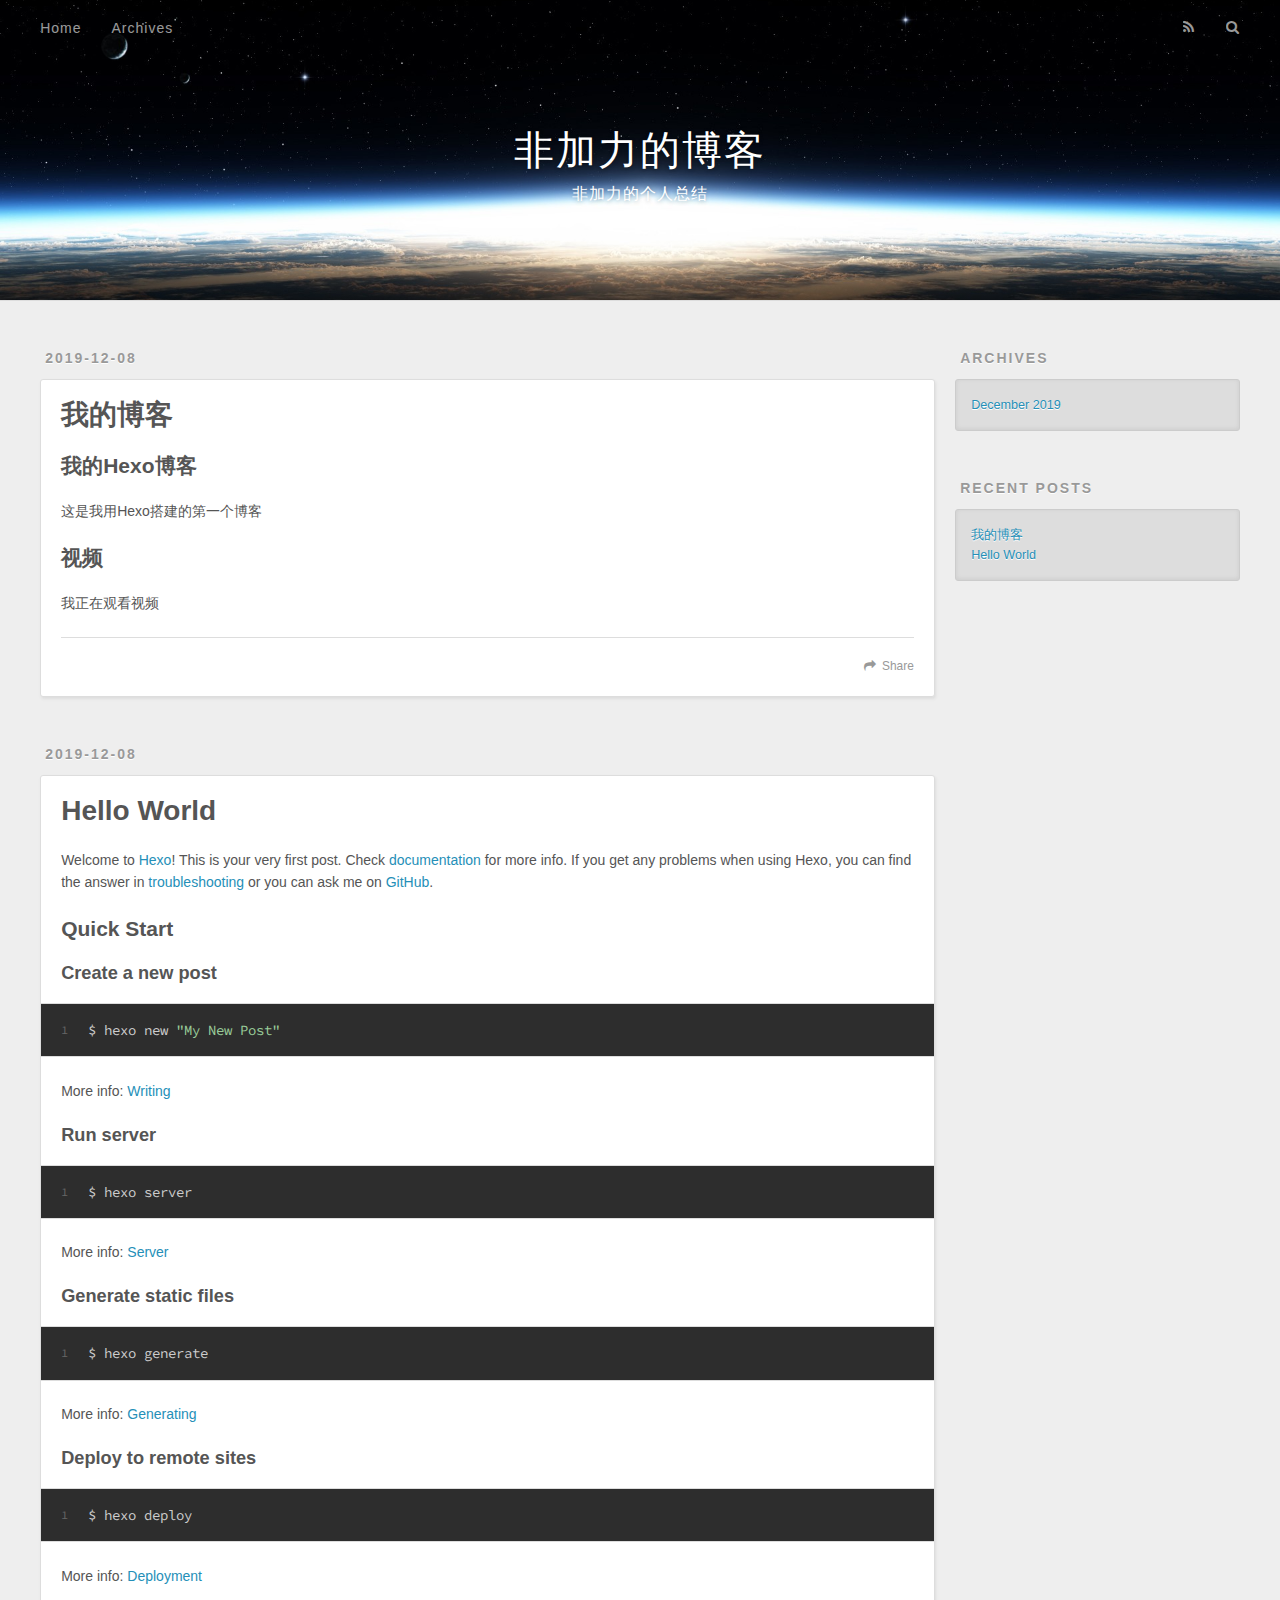
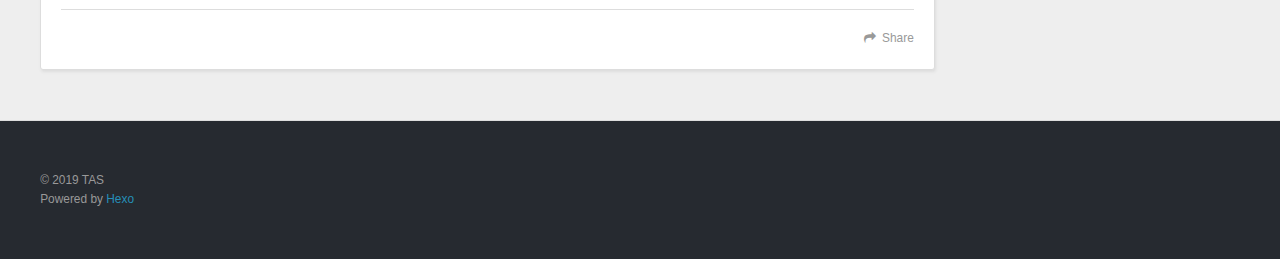
==== index.html @ 326a20e0 "Site updated: 2019-12-08 13:59:34" ====
<!DOCTYPE html>
<html>
<head>
  <meta charset="utf-8">
  

  
  <title>非加力的博客</title>
  <meta name="viewport" content="width=device-width, initial-scale=1, maximum-scale=1">
  <meta name="description" content="技术博客,个人信息">
<meta property="og:type" content="website">
<meta property="og:title" content="非加力的博客">
<meta property="og:url" content="https:&#x2F;&#x2F;taschat.cn&#x2F;index.html">
<meta property="og:site_name" content="非加力的博客">
<meta property="og:description" content="技术博客,个人信息">
<meta property="og:locale" content="default">
<meta name="twitter:card" content="summary">
  
    <link rel="alternate" href="/atom.xml" title="非加力的博客" type="application/atom+xml">
  
  
    <link rel="icon" href="/favicon.png">
  
  
    <link href="//fonts.googleapis.com/css?family=Source+Code+Pro" rel="stylesheet" type="text/css">
  
  <link rel="stylesheet" href="/css/style.css">
</head>

<body>
  <div id="container">
    <div id="wrap">
      <header id="header">
  <div id="banner"></div>
  <div id="header-outer" class="outer">
    <div id="header-title" class="inner">
      <h1 id="logo-wrap">
        <a href="/" id="logo">非加力的博客</a>
      </h1>
      
        <h2 id="subtitle-wrap">
          <a href="/" id="subtitle">非加力的个人总结</a>
        </h2>
      
    </div>
    <div id="header-inner" class="inner">
      <nav id="main-nav">
        <a id="main-nav-toggle" class="nav-icon"></a>
        
          <a class="main-nav-link" href="/">Home</a>
        
          <a class="main-nav-link" href="/archives">Archives</a>
        
      </nav>
      <nav id="sub-nav">
        
          <a id="nav-rss-link" class="nav-icon" href="/atom.xml" title="RSS Feed"></a>
        
        <a id="nav-search-btn" class="nav-icon" title="Search"></a>
      </nav>
      <div id="search-form-wrap">
        <form action="//google.com/search" method="get" accept-charset="UTF-8" class="search-form"><input type="search" name="q" class="search-form-input" placeholder="Search"><button type="submit" class="search-form-submit">&#xF002;</button><input type="hidden" name="sitesearch" value="https://taschat.cn"></form>
      </div>
    </div>
  </div>
</header>
      <div class="outer">
        <section id="main">
  
    <article id="post-我的博客" class="article article-type-post" itemscope itemprop="blogPost">
  <div class="article-meta">
    <a href="/2019/12/08/%E6%88%91%E7%9A%84%E5%8D%9A%E5%AE%A2/" class="article-date">
  <time datetime="2019-12-08T05:12:38.000Z" itemprop="datePublished">2019-12-08</time>
</a>
    
  </div>
  <div class="article-inner">
    
    
      <header class="article-header">
        
  
    <h1 itemprop="name">
      <a class="article-title" href="/2019/12/08/%E6%88%91%E7%9A%84%E5%8D%9A%E5%AE%A2/">我的博客</a>
    </h1>
  

      </header>
    
    <div class="article-entry" itemprop="articleBody">
      
        <h2 id="我的Hexo博客"><a href="#我的Hexo博客" class="headerlink" title="我的Hexo博客"></a>我的Hexo博客</h2><p>这是我用Hexo搭建的第一个博客</p>
<h2 id="视频"><a href="#视频" class="headerlink" title="视频"></a>视频</h2><p>我正在观看视频</p>

      
    </div>
    <footer class="article-footer">
      <a data-url="https://taschat.cn/2019/12/08/%E6%88%91%E7%9A%84%E5%8D%9A%E5%AE%A2/" data-id="ck3wjy3xu00017oue8jeq82kv" class="article-share-link">Share</a>
      
      
    </footer>
  </div>
  
</article>


  
    <article id="post-hello-world" class="article article-type-post" itemscope itemprop="blogPost">
  <div class="article-meta">
    <a href="/2019/12/08/hello-world/" class="article-date">
  <time datetime="2019-12-08T02:54:17.470Z" itemprop="datePublished">2019-12-08</time>
</a>
    
  </div>
  <div class="article-inner">
    
    
      <header class="article-header">
        
  
    <h1 itemprop="name">
      <a class="article-title" href="/2019/12/08/hello-world/">Hello World</a>
    </h1>
  

      </header>
    
    <div class="article-entry" itemprop="articleBody">
      
        <p>Welcome to <a href="https://hexo.io/" target="_blank" rel="noopener">Hexo</a>! This is your very first post. Check <a href="https://hexo.io/docs/" target="_blank" rel="noopener">documentation</a> for more info. If you get any problems when using Hexo, you can find the answer in <a href="https://hexo.io/docs/troubleshooting.html" target="_blank" rel="noopener">troubleshooting</a> or you can ask me on <a href="https://github.com/hexojs/hexo/issues" target="_blank" rel="noopener">GitHub</a>.</p>
<h2 id="Quick-Start"><a href="#Quick-Start" class="headerlink" title="Quick Start"></a>Quick Start</h2><h3 id="Create-a-new-post"><a href="#Create-a-new-post" class="headerlink" title="Create a new post"></a>Create a new post</h3><figure class="highlight bash"><table><tr><td class="gutter"><pre><span class="line">1</span></pre></td><td class="code"><pre><span class="line">$ hexo new <span class="string">"My New Post"</span></span></pre></td></tr></table></figure>

<p>More info: <a href="https://hexo.io/docs/writing.html" target="_blank" rel="noopener">Writing</a></p>
<h3 id="Run-server"><a href="#Run-server" class="headerlink" title="Run server"></a>Run server</h3><figure class="highlight bash"><table><tr><td class="gutter"><pre><span class="line">1</span></pre></td><td class="code"><pre><span class="line">$ hexo server</span></pre></td></tr></table></figure>

<p>More info: <a href="https://hexo.io/docs/server.html" target="_blank" rel="noopener">Server</a></p>
<h3 id="Generate-static-files"><a href="#Generate-static-files" class="headerlink" title="Generate static files"></a>Generate static files</h3><figure class="highlight bash"><table><tr><td class="gutter"><pre><span class="line">1</span></pre></td><td class="code"><pre><span class="line">$ hexo generate</span></pre></td></tr></table></figure>

<p>More info: <a href="https://hexo.io/docs/generating.html" target="_blank" rel="noopener">Generating</a></p>
<h3 id="Deploy-to-remote-sites"><a href="#Deploy-to-remote-sites" class="headerlink" title="Deploy to remote sites"></a>Deploy to remote sites</h3><figure class="highlight bash"><table><tr><td class="gutter"><pre><span class="line">1</span></pre></td><td class="code"><pre><span class="line">$ hexo deploy</span></pre></td></tr></table></figure>

<p>More info: <a href="https://hexo.io/docs/one-command-deployment.html" target="_blank" rel="noopener">Deployment</a></p>

      
    </div>
    <footer class="article-footer">
      <a data-url="https://taschat.cn/2019/12/08/hello-world/" data-id="ck3wjy3xp00007oueb20rebpd" class="article-share-link">Share</a>
      
      
    </footer>
  </div>
  
</article>


  


</section>
        
          <aside id="sidebar">
  
    

  
    

  
    
  
    
  <div class="widget-wrap">
    <h3 class="widget-title">Archives</h3>
    <div class="widget">
      <ul class="archive-list"><li class="archive-list-item"><a class="archive-list-link" href="/archives/2019/12/">December 2019</a></li></ul>
    </div>
  </div>


  
    
  <div class="widget-wrap">
    <h3 class="widget-title">Recent Posts</h3>
    <div class="widget">
      <ul>
        
          <li>
            <a href="/2019/12/08/%E6%88%91%E7%9A%84%E5%8D%9A%E5%AE%A2/">我的博客</a>
          </li>
        
          <li>
            <a href="/2019/12/08/hello-world/">Hello World</a>
          </li>
        
      </ul>
    </div>
  </div>

  
</aside>
        
      </div>
      <footer id="footer">
  
  <div class="outer">
    <div id="footer-info" class="inner">
      &copy; 2019 TAS<br>
      Powered by <a href="http://hexo.io/" target="_blank">Hexo</a>
    </div>
  </div>
</footer>
    </div>
    <nav id="mobile-nav">
  
    <a href="/" class="mobile-nav-link">Home</a>
  
    <a href="/archives" class="mobile-nav-link">Archives</a>
  
</nav>
    

<script src="//ajax.googleapis.com/ajax/libs/jquery/2.0.3/jquery.min.js"></script>


  <link rel="stylesheet" href="/fancybox/jquery.fancybox.css">
  <script src="/fancybox/jquery.fancybox.pack.js"></script>


<script src="/js/script.js"></script>



  </div>
</body>
</html>
---- css/style.css ----
body {
  width: 100%;
}
body:before,
body:after {
  content: "";
  display: table;
}
body:after {
  clear: both;
}
html,
body,
div,
span,
applet,
object,
iframe,
h1,
h2,
h3,
h4,
h5,
h6,
p,
blockquote,
pre,
a,
abbr,
acronym,
address,
big,
cite,
code,
del,
dfn,
em,
img,
ins,
kbd,
q,
s,
samp,
small,
strike,
strong,
sub,
sup,
tt,
var,
dl,
dt,
dd,
ol,
ul,
li,
fieldset,
form,
label,
legend,
table,
caption,
tbody,
tfoot,
thead,
tr,
th,
td {
  margin: 0;
  padding: 0;
  border: 0;
  outline: 0;
  font-weight: inherit;
  font-style: inherit;
  font-family: inherit;
  font-size: 100%;
  vertical-align: baseline;
}
body {
  line-height: 1;
  color: #000;
  background: #fff;
}
ol,
ul {
  list-style: none;
}
table {
  border-collapse: separate;
  border-spacing: 0;
  vertical-align: middle;
}
caption,
th,
td {
  text-align: left;
  font-weight: normal;
  vertical-align: middle;
}
a img {
  border: none;
}
input,
button {
  margin: 0;
  padding: 0;
}
input::-moz-focus-inner,
button::-moz-focus-inner {
  border: 0;
  padding: 0;
}
@font-face {
  font-family: FontAwesome;
  font-style: normal;
  font-weight: normal;
  src: url("fonts/fontawesome-webfont.eot?v=#4.0.3");
  src: url("fonts/fontawesome-webfont.eot?#iefix&v=#4.0.3") format("embedded-opentype"), url("fonts/fontawesome-webfont.woff?v=#4.0.3") format("woff"), url("fonts/fontawesome-webfont.ttf?v=#4.0.3") format("truetype"), url("fonts/fontawesome-webfont.svg#fontawesomeregular?v=#4.0.3") format("svg");
}
html,
body,
#container {
  height: 100%;
}
body {
  background: #eee;
  font: 14px -apple-system, BlinkMacSystemFont, "Segoe UI", "Roboto", "Oxygen", "Ubuntu", "Cantarell", "Fira Sans", "Droid Sans", "Helvetica Neue", sans-serif;
  -webkit-text-size-adjust: 100%;
}
.outer {
  max-width: 1220px;
  margin: 0 auto;
  padding: 0 20px;
}
.outer:before,
.outer:after {
  content: "";
  display: table;
}
.outer:after {
  clear: both;
}
.inner {
  display: inline;
  float: left;
  width: 98.33333333333333%;
  margin: 0 0.833333333333333%;
}
.left,
.alignleft {
  float: left;
}
.right,
.alignright {
  float: right;
}
.clear {
  clear: both;
}
#container {
  position: relative;
}
.mobile-nav-on {
  overflow: hidden;
}
#wrap {
  height: 100%;
  width: 100%;
  position: absolute;
  top: 0;
  left: 0;
  -webkit-transition: 0.2s ease-out;
  -moz-transition: 0.2s ease-out;
  -ms-transition: 0.2s ease-out;
  transition: 0.2s ease-out;
  z-index: 1;
  background: #eee;
}
.mobile-nav-on #wrap {
  left: 280px;
}
@media screen and (min-width: 768px) {
  #main {
    display: inline;
    float: left;
    width: 73.33333333333333%;
    margin: 0 0.833333333333333%;
  }
}
.article-date,
.article-category-link,
.archive-year,
.widget-title {
  text-decoration: none;
  text-transform: uppercase;
  letter-spacing: 2px;
  color: #999;
  margin-bottom: 1em;
  margin-left: 5px;
  line-height: 1em;
  text-shadow: 0 1px #fff;
  font-weight: bold;
}
.article-inner,
.archive-article-inner {
  background: #fff;
  -webkit-box-shadow: 1px 2px 3px #ddd;
  box-shadow: 1px 2px 3px #ddd;
  border: 1px solid #ddd;
  border-radius: 3px;
}
.article-entry h1,
.widget h1 {
  font-size: 2em;
}
.article-entry h2,
.widget h2 {
  font-size: 1.5em;
}
.article-entry h3,
.widget h3 {
  font-size: 1.3em;
}
.article-entry h4,
.widget h4 {
  font-size: 1.2em;
}
.article-entry h5,
.widget h5 {
  font-size: 1em;
}
.article-entry h6,
.widget h6 {
  font-size: 1em;
  color: #999;
}
.article-entry hr,
.widget hr {
  border: 1px dashed #ddd;
}
.article-entry strong,
.widget strong {
  font-weight: bold;
}
.article-entry em,
.widget em,
.article-entry cite,
.widget cite {
  font-style: italic;
}
.article-entry sup,
.widget sup,
.article-entry sub,
.widget sub {
  font-size: 0.75em;
  line-height: 0;
  position: relative;
  vertical-align: baseline;
}
.article-entry sup,
.widget sup {
  top: -0.5em;
}
.article-entry sub,
.widget sub {
  bottom: -0.2em;
}
.article-entry small,
.widget small {
  font-size: 0.85em;
}
.article-entry acronym,
.widget acronym,
.article-entry abbr,
.widget abbr {
  border-bottom: 1px dotted;
}
.article-entry ul,
.widget ul,
.article-entry ol,
.widget ol,
.article-entry dl,
.widget dl {
  margin: 0 20px;
  line-height: 1.6em;
}
.article-entry ul ul,
.widget ul ul,
.article-entry ol ul,
.widget ol ul,
.article-entry ul ol,
.widget ul ol,
.article-entry ol ol,
.widget ol ol {
  margin-top: 0;
  margin-bottom: 0;
}
.article-entry ul,
.widget ul {
  list-style: disc;
}
.article-entry ol,
.widget ol {
  list-style: decimal;
}
.article-entry dt,
.widget dt {
  font-weight: bold;
}
#header {
  height: 300px;
  position: relative;
  border-bottom: 1px solid #ddd;
}
#header:before,
#header:after {
  content: "";
  position: absolute;
  left: 0;
  right: 0;
  height: 40px;
}
#header:before {
  top: 0;
  background: -webkit-linear-gradient(rgba(0,0,0,0.2), transparent);
  background: -moz-linear-gradient(rgba(0,0,0,0.2), transparent);
  background: -ms-linear-gradient(rgba(0,0,0,0.2), transparent);
  background: linear-gradient(rgba(0,0,0,0.2), transparent);
}
#header:after {
  bottom: 0;
  background: -webkit-linear-gradient(transparent, rgba(0,0,0,0.2));
  background: -moz-linear-gradient(transparent, rgba(0,0,0,0.2));
  background: -ms-linear-gradient(transparent, rgba(0,0,0,0.2));
  background: linear-gradient(transparent, rgba(0,0,0,0.2));
}
#header-outer {
  height: 100%;
  position: relative;
}
#header-inner {
  position: relative;
  overflow: hidden;
}
#banner {
  position: absolute;
  top: 0;
  left: 0;
  width: 100%;
  height: 100%;
  background: url("images/banner.jpg") center #000;
  -webkit-background-size: cover;
  -moz-background-size: cover;
  background-size: cover;
  z-index: -1;
}
#header-title {
  text-align: center;
  height: 40px;
  position: absolute;
  top: 50%;
  left: 0;
  margin-top: -20px;
}
#logo,
#subtitle {
  text-decoration: none;
  color: #fff;
  font-weight: 300;
  text-shadow: 0 1px 4px rgba(0,0,0,0.3);
}
#logo {
  font-size: 40px;
  line-height: 40px;
  letter-spacing: 2px;
}
#subtitle {
  font-size: 16px;
  line-height: 16px;
  letter-spacing: 1px;
}
#subtitle-wrap {
  margin-top: 16px;
}
#main-nav {
  float: left;
  margin-left: -15px;
}
.nav-icon,
.main-nav-link {
  float: left;
  color: #fff;
  opacity: 0.6;
  text-decoration: none;
  text-shadow: 0 1px rgba(0,0,0,0.2);
  -webkit-transition: opacity 0.2s;
  -moz-transition: opacity 0.2s;
  -ms-transition: opacity 0.2s;
  transition: opacity 0.2s;
  display: block;
  padding: 20px 15px;
}
.nav-icon:hover,
.main-nav-link:hover {
  opacity: 1;
}
.nav-icon {
  font-family: FontAwesome;
  text-align: center;
  font-size: 14px;
  width: 14px;
  height: 14px;
  padding: 20px 15px;
  position: relative;
  cursor: pointer;
}
.main-nav-link {
  font-weight: 300;
  letter-spacing: 1px;
}
@media screen and (max-width: 479px) {
  .main-nav-link {
    display: none;
  }
}
#main-nav-toggle {
  display: none;
}
#main-nav-toggle:before {
  content: "\f0c9";
}
@media screen and (max-width: 479px) {
  #main-nav-toggle {
    display: block;
  }
}
#sub-nav {
  float: right;
  margin-right: -15px;
}
#nav-rss-link:before {
  content: "\f09e";
}
#nav-search-btn:before {
  content: "\f002";
}
#search-form-wrap {
  position: absolute;
  top: 15px;
  width: 150px;
  height: 30px;
  right: -150px;
  opacity: 0;
  -webkit-transition: 0.2s ease-out;
  -moz-transition: 0.2s ease-out;
  -ms-transition: 0.2s ease-out;
  transition: 0.2s ease-out;
}
#search-form-wrap.on {
  opacity: 1;
  right: 0;
}
@media screen and (max-width: 479px) {
  #search-form-wrap {
    width: 100%;
    right: -100%;
  }
}
.search-form {
  position: absolute;
  top: 0;
  left: 0;
  right: 0;
  background: #fff;
  padding: 5px 15px;
  border-radius: 15px;
  -webkit-box-shadow: 0 0 10px rgba(0,0,0,0.3);
  box-shadow: 0 0 10px rgba(0,0,0,0.3);
}
.search-form-input {
  border: none;
  background: none;
  color: #555;
  width: 100%;
  font: 13px -apple-system, BlinkMacSystemFont, "Segoe UI", "Roboto", "Oxygen", "Ubuntu", "Cantarell", "Fira Sans", "Droid Sans", "Helvetica Neue", sans-serif;
  outline: none;
}
.search-form-input::-webkit-search-results-decoration,
.search-form-input::-webkit-search-cancel-button {
  -webkit-appearance: none;
}
.search-form-submit {
  position: absolute;
  top: 50%;
  right: 10px;
  margin-top: -7px;
  font: 13px FontAwesome;
  border: none;
  background: none;
  color: #bbb;
  cursor: pointer;
}
.search-form-submit:hover,
.search-form-submit:focus {
  color: #777;
}
.article {
  margin: 50px 0;
}
.article-inner {
  overflow: hidden;
}
.article-meta:before,
.article-meta:after {
  content: "";
  display: table;
}
.article-meta:after {
  clear: both;
}
.article-date {
  float: left;
}
.article-category {
  float: left;
  line-height: 1em;
  color: #ccc;
  text-shadow: 0 1px #fff;
  margin-left: 8px;
}
.article-category:before {
  content: "\2022";
}
.article-category-link {
  margin: 0 12px 1em;
}
.article-header {
  padding: 20px 20px 0;
}
.article-title {
  text-decoration: none;
  font-size: 2em;
  font-weight: bold;
  color: #555;
  line-height: 1.1em;
  -webkit-transition: color 0.2s;
  -moz-transition: color 0.2s;
  -ms-transition: color 0.2s;
  transition: color 0.2s;
}
a.article-title:hover {
  color: #258fb8;
}
.article-entry {
  color: #555;
  padding: 0 20px;
}
.article-entry:before,
.article-entry:after {
  content: "";
  display: table;
}
.article-entry:after {
  clear: both;
}
.article-entry p,
.article-entry table {
  line-height: 1.6em;
  margin: 1.6em 0;
}
.article-entry h1,
.article-entry h2,
.article-entry h3,
.article-entry h4,
.article-entry h5,
.article-entry h6 {
  font-weight: bold;
}
.article-entry h1,
.article-entry h2,
.article-entry h3,
.article-entry h4,
.article-entry h5,
.article-entry h6 {
  line-height: 1.1em;
  margin: 1.1em 0;
}
.article-entry a {
  color: #258fb8;
  text-decoration: none;
}
.article-entry a:hover {
  text-decoration: underline;
}
.article-entry ul,
.article-entry ol,
.article-entry dl {
  margin-top: 1.6em;
  margin-bottom: 1.6em;
}
.article-entry img,
.article-entry video {
  max-width: 100%;
  height: auto;
  display: block;
  margin: auto;
}
.article-entry iframe {
  border: none;
}
.article-entry table {
  width: 100%;
  border-collapse: collapse;
  border-spacing: 0;
}
.article-entry th {
  font-weight: bold;
  border-bottom: 3px solid #ddd;
  padding-bottom: 0.5em;
}
.article-entry td {
  border-bottom: 1px solid #ddd;
  padding: 10px 0;
}
.article-entry blockquote {
  font-family: Georgia, "Times New Roman", serif;
  font-size: 1.4em;
  margin: 1.6em 20px;
  text-align: center;
}
.article-entry blockquote footer {
  font-size: 14px;
  margin: 1.6em 0;
  font-family: -apple-system, BlinkMacSystemFont, "Segoe UI", "Roboto", "Oxygen", "Ubuntu", "Cantarell", "Fira Sans", "Droid Sans", "Helvetica Neue", sans-serif;
}
.article-entry blockquote footer cite:before {
  content: "—";
  padding: 0 0.5em;
}
.article-entry .pullquote {
  text-align: left;
  width: 45%;
  margin: 0;
}
.article-entry .pullquote.left {
  margin-left: 0.5em;
  margin-right: 1em;
}
.article-entry .pullquote.right {
  margin-right: 0.5em;
  margin-left: 1em;
}
.article-entry .caption {
  color: #999;
  display: block;
  font-size: 0.9em;
  margin-top: 0.5em;
  position: relative;
  text-align: center;
}
.article-entry .video-container {
  position: relative;
  padding-top: 56.25%;
  height: 0;
  overflow: hidden;
}
.article-entry .video-container iframe,
.article-entry .video-container object,
.article-entry .video-container embed {
  position: absolute;
  top: 0;
  left: 0;
  width: 100%;
  height: 100%;
  margin-top: 0;
}
.article-more-link a {
  display: inline-block;
  line-height: 1em;
  padding: 6px 15px;
  border-radius: 15px;
  background: #eee;
  color: #999;
  text-shadow: 0 1px #fff;
  text-decoration: none;
}
.article-more-link a:hover {
  background: #258fb8;
  color: #fff;
  text-decoration: none;
  text-shadow: 0 1px #1e7293;
}
.article-footer {
  font-size: 0.85em;
  line-height: 1.6em;
  border-top: 1px solid #ddd;
  padding-top: 1.6em;
  margin: 0 20px 20px;
}
.article-footer:before,
.article-footer:after {
  content: "";
  display: table;
}
.article-footer:after {
  clear: both;
}
.article-footer a {
  color: #999;
  text-decoration: none;
}
.article-footer a:hover {
  color: #555;
}
.article-tag-list-item {
  float: left;
  margin-right: 10px;
}
.article-tag-list-link:before {
  content: "#";
}
.article-comment-link {
  float: right;
}
.article-comment-link:before {
  content: "\f075";
  font-family: FontAwesome;
  padding-right: 8px;
}
.article-share-link {
  cursor: pointer;
  float: right;
  margin-left: 20px;
}
.article-share-link:before {
  content: "\f064";
  font-family: FontAwesome;
  padding-right: 6px;
}
#article-nav {
  position: relative;
}
#article-nav:before,
#article-nav:after {
  content: "";
  display: table;
}
#article-nav:after {
  clear: both;
}
@media screen and (min-width: 768px) {
  #article-nav {
    margin: 50px 0;
  }
  #article-nav:before {
    width: 8px;
    height: 8px;
    position: absolute;
    top: 50%;
    left: 50%;
    margin-top: -4px;
    margin-left: -4px;
    content: "";
    border-radius: 50%;
    background: #ddd;
    -webkit-box-shadow: 0 1px 2px #fff;
    box-shadow: 0 1px 2px #fff;
  }
}
.article-nav-link-wrap {
  text-decoration: none;
  text-shadow: 0 1px #fff;
  color: #999;
  -webkit-box-sizing: border-box;
  -moz-box-sizing: border-box;
  box-sizing: border-box;
  margin-top: 50px;
  text-align: center;
  display: block;
}
.article-nav-link-wrap:hover {
  color: #555;
}
@media screen and (min-width: 768px) {
  .article-nav-link-wrap {
    width: 50%;
    margin-top: 0;
  }
}
@media screen and (min-width: 768px) {
  #article-nav-newer {
    float: left;
    text-align: right;
    padding-right: 20px;
  }
}
@media screen and (min-width: 768px) {
  #article-nav-older {
    float: right;
    text-align: left;
    padding-left: 20px;
  }
}
.article-nav-caption {
  text-transform: uppercase;
  letter-spacing: 2px;
  color: #ddd;
  line-height: 1em;
  font-weight: bold;
}
#article-nav-newer .article-nav-caption {
  margin-right: -2px;
}
.article-nav-title {
  font-size: 0.85em;
  line-height: 1.6em;
  margin-top: 0.5em;
}
.article-share-box {
  position: absolute;
  display: none;
  background: #fff;
  -webkit-box-shadow: 1px 2px 10px rgba(0,0,0,0.2);
  box-shadow: 1px 2px 10px rgba(0,0,0,0.2);
  border-radius: 3px;
  margin-left: -145px;
  overflow: hidden;
  z-index: 1;
}
.article-share-box.on {
  display: block;
}
.article-share-input {
  width: 100%;
  background: none;
  -webkit-box-sizing: border-box;
  -moz-box-sizing: border-box;
  box-sizing: border-box;
  font: 14px -apple-system, BlinkMacSystemFont, "Segoe UI", "Roboto", "Oxygen", "Ubuntu", "Cantarell", "Fira Sans", "Droid Sans", "Helvetica Neue", sans-serif;
  padding: 0 15px;
  color: #555;
  outline: none;
  border: 1px solid #ddd;
  border-radius: 3px 3px 0 0;
  height: 36px;
  line-height: 36px;
}
.article-share-links {
  background: #eee;
}
.article-share-links:before,
.article-share-links:after {
  content: "";
  display: table;
}
.article-share-links:after {
  clear: both;
}
.article-share-twitter,
.article-share-facebook,
.article-share-pinterest,
.article-share-google {
  width: 50px;
  height: 36px;
  display: block;
  float: left;
  position: relative;
  color: #999;
  text-shadow: 0 1px #fff;
}
.article-share-twitter:before,
.article-share-facebook:before,
.article-share-pinterest:before,
.article-share-google:before {
  font-size: 20px;
  font-family: FontAwesome;
  width: 20px;
  height: 20px;
  position: absolute;
  top: 50%;
  left: 50%;
  margin-top: -10px;
  margin-left: -10px;
  text-align: center;
}
.article-share-twitter:hover,
.article-share-facebook:hover,
.article-share-pinterest:hover,
.article-share-google:hover {
  color: #fff;
}
.article-share-twitter:before {
  content: "\f099";
}
.article-share-twitter:hover {
  background: #00aced;
  text-shadow: 0 1px #008abe;
}
.article-share-facebook:before {
  content: "\f09a";
}
.article-share-facebook:hover {
  background: #3b5998;
  text-shadow: 0 1px #2f477a;
}
.article-share-pinterest:before {
  content: "\f0d2";
}
.article-share-pinterest:hover {
  background: #cb2027;
  text-shadow: 0 1px #a21a1f;
}
.article-share-google:before {
  content: "\f0d5";
}
.article-share-google:hover {
  background: #dd4b39;
  text-shadow: 0 1px #be3221;
}
.article-gallery {
  background: #000;
  position: relative;
}
.article-gallery-photos {
  position: relative;
  overflow: hidden;
}
.article-gallery-img {
  display: none;
  max-width: 100%;
}
.article-gallery-img:first-child {
  display: block;
}
.article-gallery-img.loaded {
  position: absolute;
  display: block;
}
.article-gallery-img img {
  display: block;
  max-width: 100%;
  margin: 0 auto;
}
#comments {
  background: #fff;
  -webkit-box-shadow: 1px 2px 3px #ddd;
  box-shadow: 1px 2px 3px #ddd;
  padding: 20px;
  border: 1px solid #ddd;
  border-radius: 3px;
  margin: 50px 0;
}
#comments a {
  color: #258fb8;
}
.archives-wrap {
  margin: 50px 0;
}
.archives:before,
.archives:after {
  content: "";
  display: table;
}
.archives:after {
  clear: both;
}
.archive-year-wrap {
  margin-bottom: 1em;
}
.archives {
  -webkit-column-gap: 10px;
  -moz-column-gap: 10px;
  column-gap: 10px;
}
@media screen and (min-width: 480px) and (max-width: 767px) {
  .archives {
    -webkit-column-count: 2;
    -moz-column-count: 2;
    column-count: 2;
  }
}
@media screen and (min-width: 768px) {
  .archives {
    -webkit-column-count: 3;
    -moz-column-count: 3;
    column-count: 3;
  }
}
.archive-article {
  -webkit-column-break-inside: avoid;
  page-break-inside: avoid;
  overflow: hidden;
  break-inside: avoid-column;
}
.archive-article-inner {
  padding: 10px;
  margin-bottom: 15px;
}
.archive-article-title {
  text-decoration: none;
  font-weight: bold;
  color: #555;
  -webkit-transition: color 0.2s;
  -moz-transition: color 0.2s;
  -ms-transition: color 0.2s;
  transition: color 0.2s;
  line-height: 1.6em;
}
.archive-article-title:hover {
  color: #258fb8;
}
.archive-article-footer {
  margin-top: 1em;
}
.archive-article-date {
  color: #999;
  text-decoration: none;
  font-size: 0.85em;
  line-height: 1em;
  margin-bottom: 0.5em;
  display: block;
}
#page-nav {
  margin: 50px auto;
  background: #fff;
  -webkit-box-shadow: 1px 2px 3px #ddd;
  box-shadow: 1px 2px 3px #ddd;
  border: 1px solid #ddd;
  border-radius: 3px;
  text-align: center;
  color: #999;
  overflow: hidden;
}
#page-nav:before,
#page-nav:after {
  content: "";
  display: table;
}
#page-nav:after {
  clear: both;
}
#page-nav a,
#page-nav span {
  padding: 10px 20px;
  line-height: 1;
  height: 2ex;
}
#page-nav a {
  color: #999;
  text-decoration: none;
}
#page-nav a:hover {
  background: #999;
  color: #fff;
}
#page-nav .prev {
  float: left;
}
#page-nav .next {
  float: right;
}
#page-nav .page-number {
  display: inline-block;
}
@media screen and (max-width: 479px) {
  #page-nav .page-number {
    display: none;
  }
}
#page-nav .current {
  color: #555;
  font-weight: bold;
}
#page-nav .space {
  color: #ddd;
}
#footer {
  background: #262a30;
  padding: 50px 0;
  border-top: 1px solid #ddd;
  color: #999;
}
#footer a {
  color: #258fb8;
  text-decoration: none;
}
#footer a:hover {
  text-decoration: underline;
}
#footer-info {
  line-height: 1.6em;
  font-size: 0.85em;
}
.article-entry pre,
.article-entry .highlight {
  background: #2d2d2d;
  margin: 0 -20px;
  padding: 15px 20px;
  border-style: solid;
  border-color: #ddd;
  border-width: 1px 0;
  overflow: auto;
  color: #ccc;
  line-height: 22.400000000000002px;
}
.article-entry .highlight .gutter pre,
.article-entry .gist .gist-file .gist-data .line-numbers {
  color: #666;
  font-size: 0.85em;
}
.article-entry pre,
.article-entry code {
  font-family: "Source Code Pro", Consolas, Monaco, Menlo, Consolas, monospace;
}
.article-entry code {
  background: #eee;
  text-shadow: 0 1px #fff;
  padding: 0 0.3em;
}
.article-entry pre code {
  background: none;
  text-shadow: none;
  padding: 0;
}
.article-entry .highlight pre {
  border: none;
  margin: 0;
  padding: 0;
}
.article-entry .highlight table {
  margin: 0;
  width: auto;
}
.article-entry .highlight td {
  border: none;
  padding: 0;
}
.article-entry .highlight figcaption {
  font-size: 0.85em;
  color: #999;
  line-height: 1em;
  margin-bottom: 1em;
}
.article-entry .highlight figcaption:before,
.article-entry .highlight figcaption:after {
  content: "";
  display: table;
}
.article-entry .highlight figcaption:after {
  clear: both;
}
.article-entry .highlight figcaption a {
  float: right;
}
.article-entry .highlight .gutter pre {
  text-align: right;
  padding-right: 20px;
}
.article-entry .highlight .line {
  height: 22.400000000000002px;
}
.article-entry .highlight .line.marked {
  background: #515151;
}
.article-entry .gist {
  margin: 0 -20px;
  border-style: solid;
  border-color: #ddd;
  border-width: 1px 0;
  background: #2d2d2d;
  padding: 15px 20px 15px 0;
}
.article-entry .gist .gist-file {
  border: none;
  font-family: "Source Code Pro", Consolas, Monaco, Menlo, Consolas, monospace;
  margin: 0;
}
.article-entry .gist .gist-file .gist-data {
  background: none;
  border: none;
}
.article-entry .gist .gist-file .gist-data .line-numbers {
  background: none;
  border: none;
  padding: 0 20px 0 0;
}
.article-entry .gist .gist-file .gist-data .line-data {
  padding: 0 !important;
}
.article-entry .gist .gist-file .highlight {
  margin: 0;
  padding: 0;
  border: none;
}
.article-entry .gist .gist-file .gist-meta {
  background: #2d2d2d;
  color: #999;
  font: 0.85em -apple-system, BlinkMacSystemFont, "Segoe UI", "Roboto", "Oxygen", "Ubuntu", "Cantarell", "Fira Sans", "Droid Sans", "Helvetica Neue", sans-serif;
  text-shadow: 0 0;
  padding: 0;
  margin-top: 1em;
  margin-left: 20px;
}
.article-entry .gist .gist-file .gist-meta a {
  color: #258fb8;
  font-weight: normal;
}
.article-entry .gist .gist-file .gist-meta a:hover {
  text-decoration: underline;
}
pre .comment,
pre .title {
  color: #999;
}
pre .variable,
pre .attribute,
pre .tag,
pre .regexp,
pre .ruby .constant,
pre .xml .tag .title,
pre .xml .pi,
pre .xml .doctype,
pre .html .doctype,
pre .css .id,
pre .css .class,
pre .css .pseudo {
  color: #f2777a;
}
pre .number,
pre .preprocessor,
pre .built_in,
pre .literal,
pre .params,
pre .constant {
  color: #f99157;
}
pre .class,
pre .ruby .class .title,
pre .css .rules .attribute {
  color: #9c9;
}
pre .string,
pre .value,
pre .inheritance,
pre .header,
pre .ruby .symbol,
pre .xml .cdata {
  color: #9c9;
}
pre .css .hexcolor {
  color: #6cc;
}
pre .function,
pre .python .decorator,
pre .python .title,
pre .ruby .function .title,
pre .ruby .title .keyword,
pre .perl .sub,
pre .javascript .title,
pre .coffeescript .title {
  color: #69c;
}
pre .keyword,
pre .javascript .function {
  color: #c9c;
}
@media screen and (max-width: 479px) {
  #mobile-nav {
    position: absolute;
    top: 0;
    left: 0;
    width: 280px;
    height: 100%;
    background: #191919;
    border-right: 1px solid #fff;
  }
}
@media screen and (max-width: 479px) {
  .mobile-nav-link {
    display: block;
    color: #999;
    text-decoration: none;
    padding: 15px 20px;
    font-weight: bold;
  }
  .mobile-nav-link:hover {
    color: #fff;
  }
}
@media screen and (min-width: 768px) {
  #sidebar {
    display: inline;
    float: left;
    width: 23.333333333333332%;
    margin: 0 0.833333333333333%;
  }
}
.widget-wrap {
  margin: 50px 0;
}
.widget {
  color: #777;
  text-shadow: 0 1px #fff;
  background: #ddd;
  -webkit-box-shadow: 0 -1px 4px #ccc inset;
  box-shadow: 0 -1px 4px #ccc inset;
  border: 1px solid #ccc;
  padding: 15px;
  border-radius: 3px;
}
.widget a {
  color: #258fb8;
  text-decoration: none;
}
.widget a:hover {
  text-decoration: underline;
}
.widget ul ul,
.widget ol ul,
.widget dl ul,
.widget ul ol,
.widget ol ol,
.widget dl ol,
.widget ul dl,
.widget ol dl,
.widget dl dl {
  margin-left: 15px;
  list-style: disc;
}
.widget {
  line-height: 1.6em;
  word-wrap: break-word;
  font-size: 0.9em;
}
.widget ul,
.widget ol {
  list-style: none;
  margin: 0;
}
.widget ul ul,
.widget ol ul,
.widget ul ol,
.widget ol ol {
  margin: 0 20px;
}
.widget ul ul,
.widget ol ul {
  list-style: disc;
}
.widget ul ol,
.widget ol ol {
  list-style: decimal;
}
.category-list-count,
.tag-list-count,
.archive-list-count {
  padding-left: 5px;
  color: #999;
  font-size: 0.85em;
}
.category-list-count:before,
.tag-list-count:before,
.archive-list-count:before {
  content: "(";
}
.category-list-count:after,
.tag-list-count:after,
.archive-list-count:after {
  content: ")";
}
.tagcloud a {
  margin-right: 5px;
  display: inline-block;
}
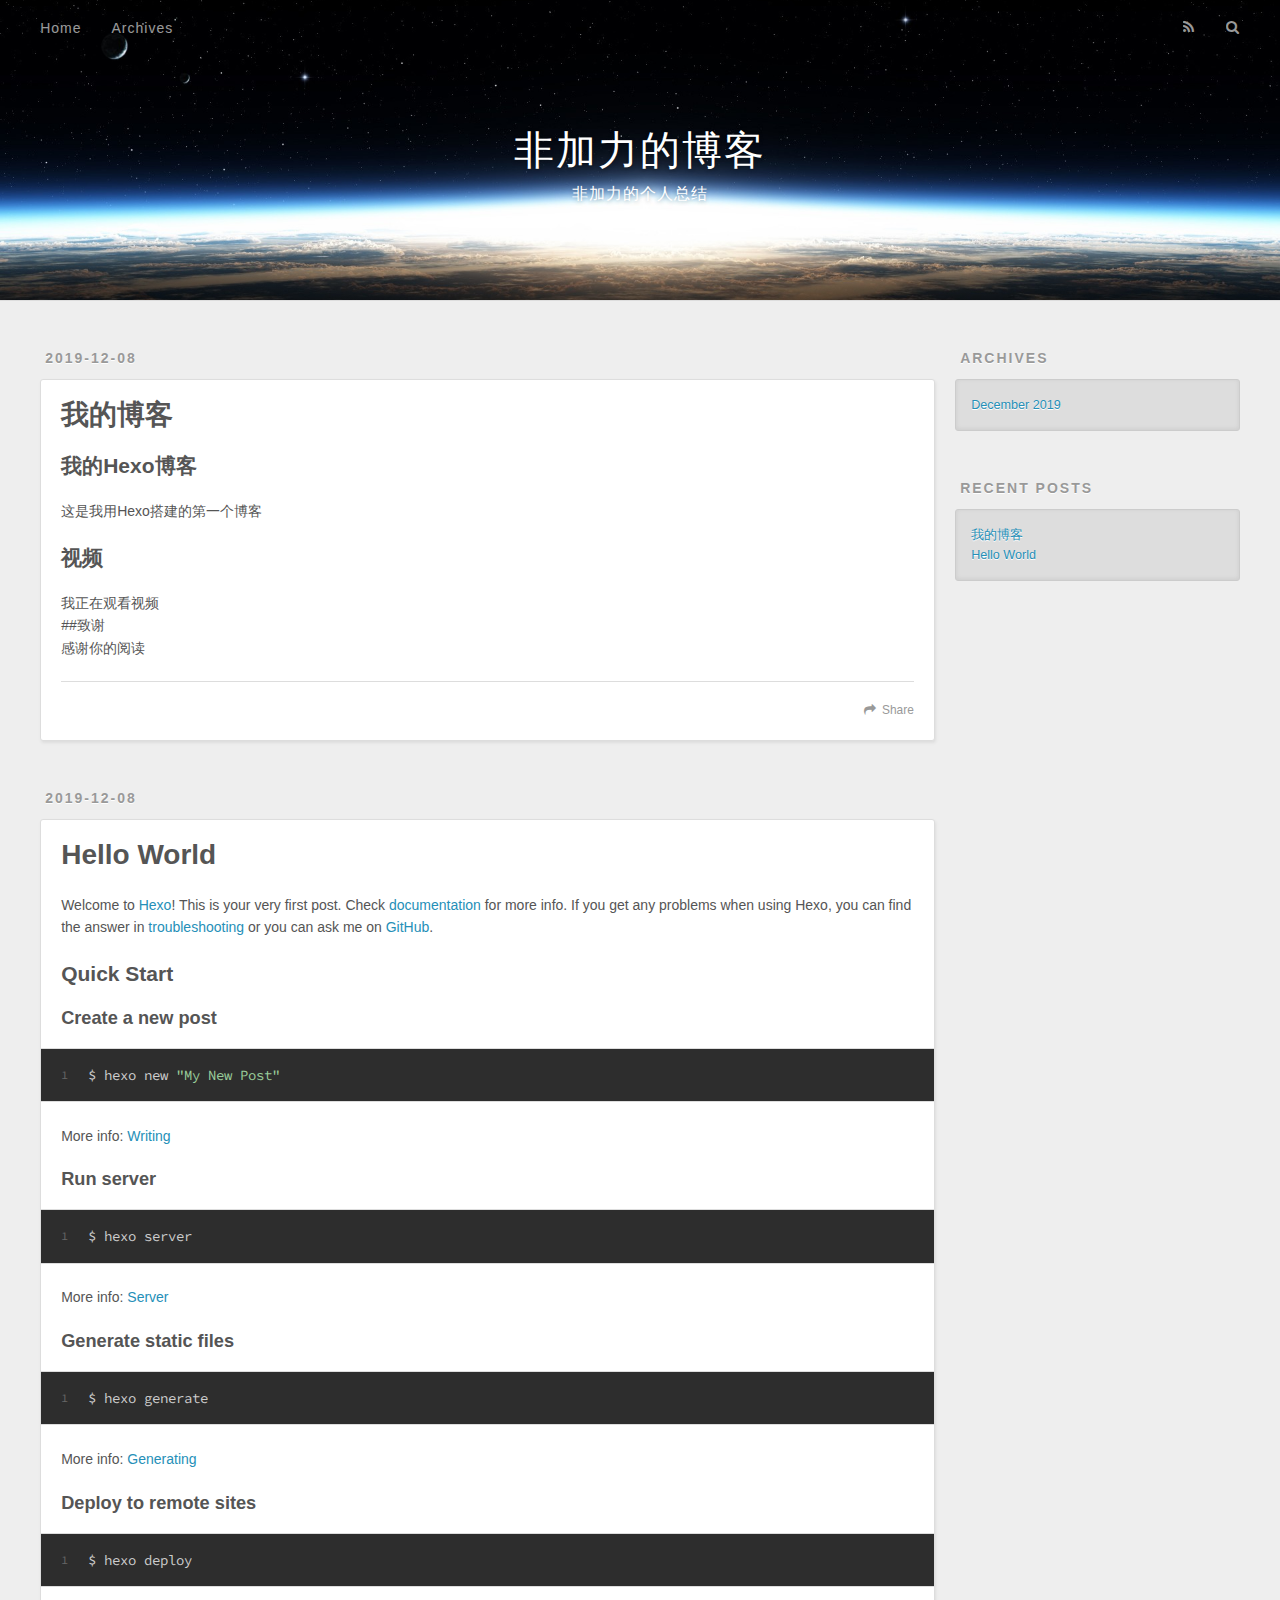
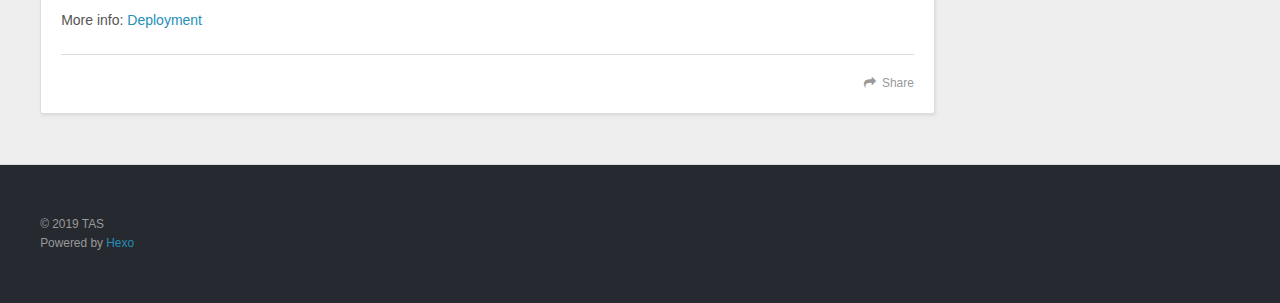
==== commit 0f59934c: "Site updated: 2019-12-08 14:55:16" ====
--- a/index.html
+++ b/index.html
@@ -10,7 +10,7 @@
   <meta name="description" content="技术博客,个人信息">
 <meta property="og:type" content="website">
 <meta property="og:title" content="非加力的博客">
-<meta property="og:url" content="https:&#x2F;&#x2F;taschat.cn&#x2F;index.html">
+<meta property="og:url" content="https:&#x2F;&#x2F;tasmoney.github.io&#x2F;index.html">
 <meta property="og:site_name" content="非加力的博客">
 <meta property="og:description" content="技术博客,个人信息">
 <meta property="og:locale" content="default">
@@ -59,7 +59,7 @@
         <a id="nav-search-btn" class="nav-icon" title="Search"></a>
       </nav>
       <div id="search-form-wrap">
-        <form action="//google.com/search" method="get" accept-charset="UTF-8" class="search-form"><input type="search" name="q" class="search-form-input" placeholder="Search"><button type="submit" class="search-form-submit">&#xF002;</button><input type="hidden" name="sitesearch" value="https://taschat.cn"></form>
+        <form action="//google.com/search" method="get" accept-charset="UTF-8" class="search-form"><input type="search" name="q" class="search-form-input" placeholder="Search"><button type="submit" class="search-form-submit">&#xF002;</button><input type="hidden" name="sitesearch" value="https://TASMONEY.github.io"></form>
       </div>
     </div>
   </div>
@@ -90,12 +90,12 @@
     <div class="article-entry" itemprop="articleBody">
       
         <h2 id="我的Hexo博客"><a href="#我的Hexo博客" class="headerlink" title="我的Hexo博客"></a>我的Hexo博客</h2><p>这是我用Hexo搭建的第一个博客</p>
-<h2 id="视频"><a href="#视频" class="headerlink" title="视频"></a>视频</h2><p>我正在观看视频</p>
+<h2 id="视频"><a href="#视频" class="headerlink" title="视频"></a>视频</h2><p>我正在观看视频<br>##致谢<br>感谢你的阅读</p>
 
       
     </div>
     <footer class="article-footer">
-      <a data-url="https://taschat.cn/2019/12/08/%E6%88%91%E7%9A%84%E5%8D%9A%E5%AE%A2/" data-id="ck3wjy3xu00017oue8jeq82kv" class="article-share-link">Share</a>
+      <a data-url="https://tasmoney.github.io/2019/12/08/%E6%88%91%E7%9A%84%E5%8D%9A%E5%AE%A2/" data-id="ck3wnk45y00012wue9pxi6bla" class="article-share-link">Share</a>
       
       
     </footer>
@@ -144,7 +144,7 @@
       
     </div>
     <footer class="article-footer">
-      <a data-url="https://taschat.cn/2019/12/08/hello-world/" data-id="ck3wjy3xp00007oueb20rebpd" class="article-share-link">Share</a>
+      <a data-url="https://tasmoney.github.io/2019/12/08/hello-world/" data-id="ck3wnk45t00002wue64js9fis" class="article-share-link">Share</a>
       
       
     </footer>
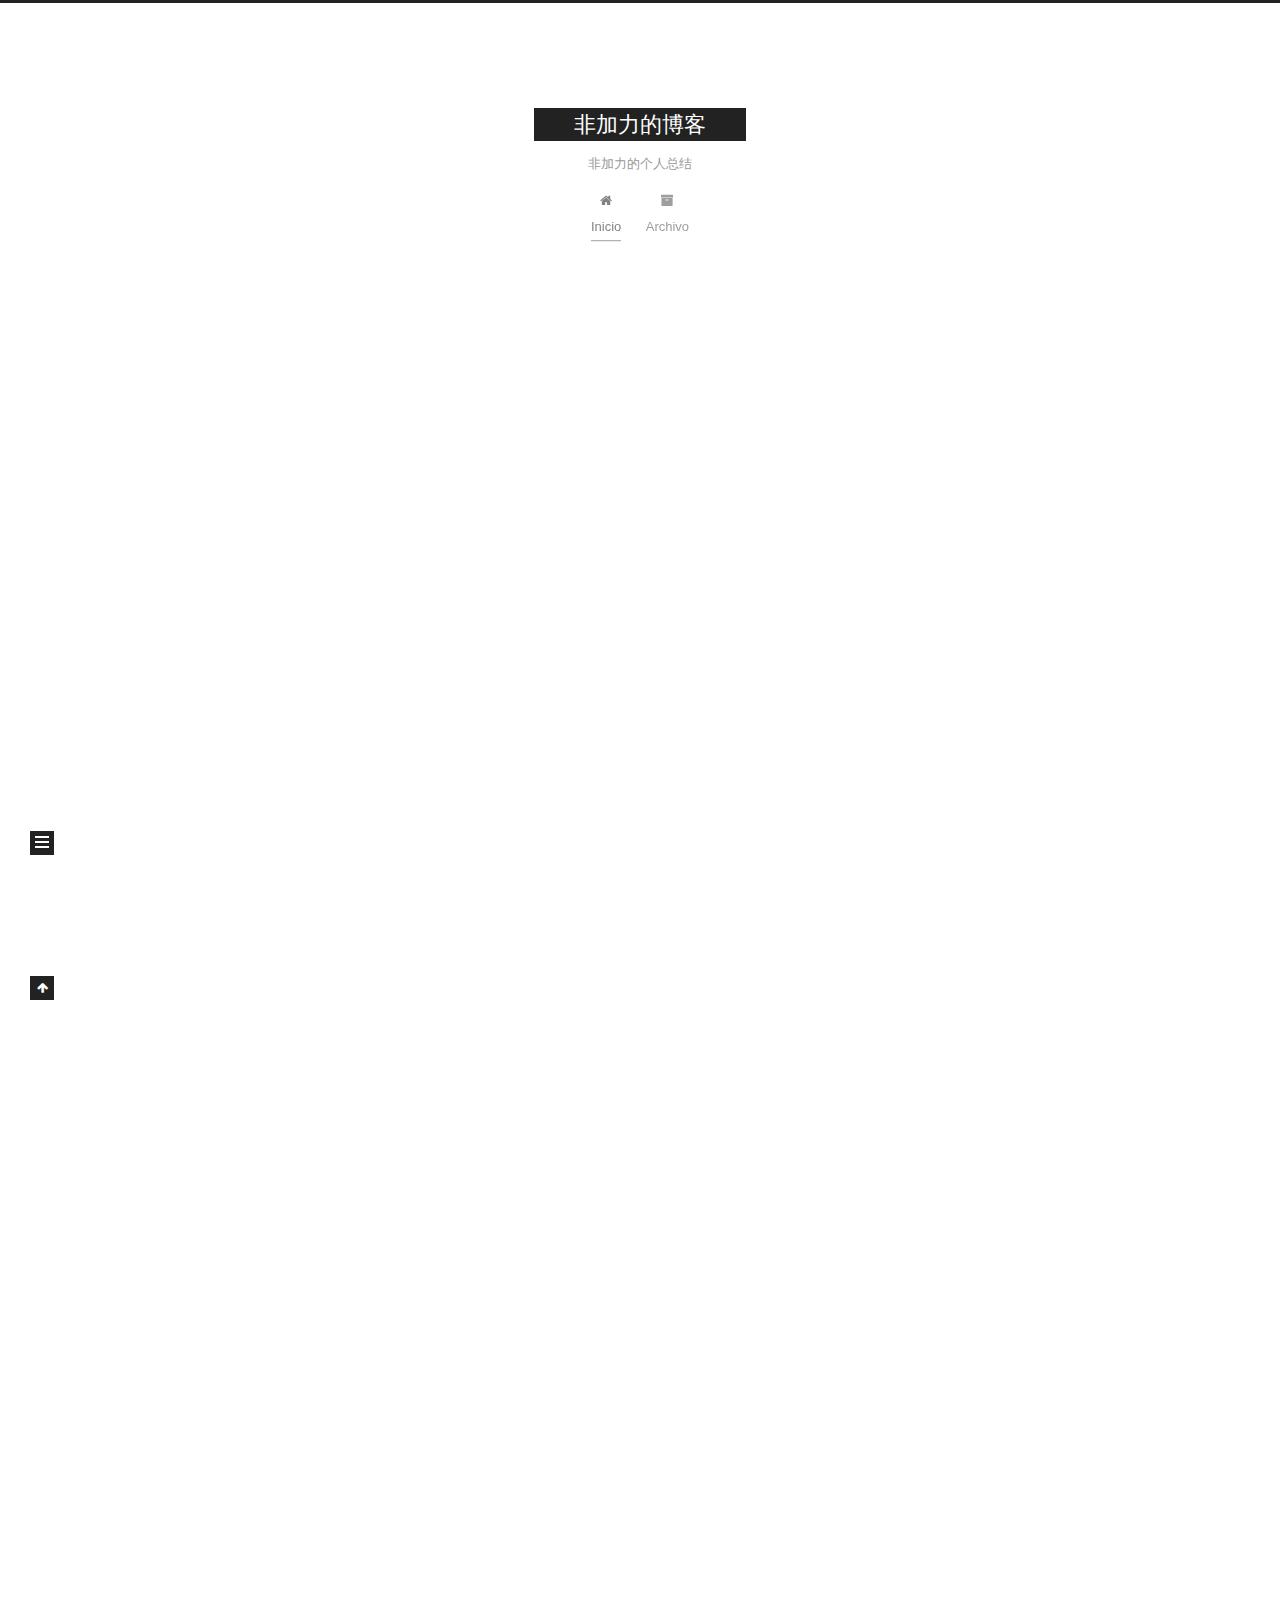
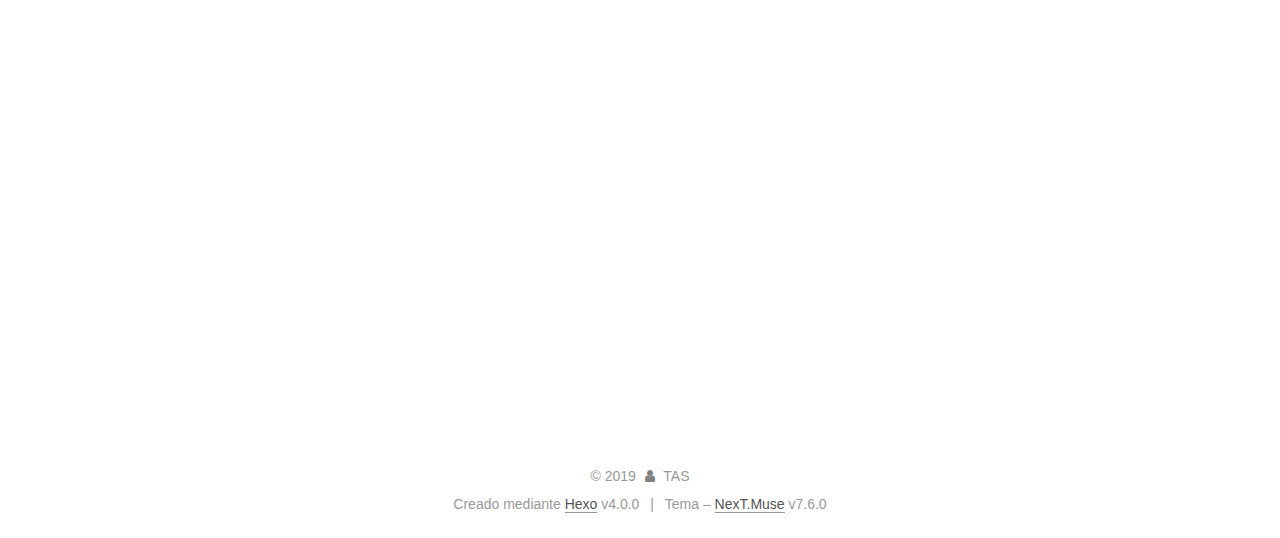
==== commit f850f4d3: "Site updated: 2019-12-08 20:43:53" ====
--- a/index.html
+++ b/index.html
@@ -1,12 +1,51 @@
 <!DOCTYPE html>
-<html>
+<html lang="">
 <head>
-  <meta charset="utf-8">
-  
-
-  
-  <title>非加力的博客</title>
-  <meta name="viewport" content="width=device-width, initial-scale=1, maximum-scale=1">
+  <meta charset="UTF-8">
+<meta name="viewport" content="width=device-width, initial-scale=1, maximum-scale=2">
+<meta name="theme-color" content="#222">
+<meta name="generator" content="Hexo 4.0.0">
+  <link rel="apple-touch-icon" sizes="180x180" href="/images/apple-touch-icon-next.png">
+  <link rel="icon" type="image/png" sizes="32x32" href="/images/favicon-32x32-next.png">
+  <link rel="icon" type="image/png" sizes="16x16" href="/images/favicon-16x16-next.png">
+  <link rel="mask-icon" href="/images/logo.svg" color="#222">
+
+<link rel="stylesheet" href="/css/main.css">
+
+
+<link rel="stylesheet" href="/lib/font-awesome/css/font-awesome.min.css">
+
+
+<script id="hexo-configurations">
+  var NexT = window.NexT || {};
+  var CONFIG = {
+    hostname: new URL('https://TASMONEY.github.io').hostname,
+    root: '/',
+    scheme: 'Muse',
+    version: '7.6.0',
+    exturl: false,
+    sidebar: {"position":"left","display":"post","padding":18,"offset":12,"onmobile":false},
+    copycode: {"enable":false,"show_result":false,"style":null},
+    back2top: {"enable":true,"sidebar":false,"scrollpercent":false},
+    bookmark: {"enable":false,"color":"#222","save":"auto"},
+    fancybox: false,
+    mediumzoom: false,
+    lazyload: false,
+    pangu: false,
+    comments: {"style":"tabs","active":null,"storage":true,"lazyload":false,"nav":null},
+    algolia: {
+      appID: '',
+      apiKey: '',
+      indexName: '',
+      hits: {"per_page":10},
+      labels: {"input_placeholder":"Search for Posts","hits_empty":"We didn't find any results for the search: ${query}","hits_stats":"${hits} results found in ${time} ms"}
+    },
+    localsearch: {"enable":false,"trigger":"auto","top_n_per_article":1,"unescape":false,"preload":false},
+    path: '',
+    motion: {"enable":true,"async":false,"transition":{"post_block":"fadeIn","post_header":"slideDownIn","post_body":"slideDownIn","coll_header":"slideLeftIn","sidebar":"slideUpIn"}}
+  };
+</script>
+
   <meta name="description" content="技术博客,个人信息">
 <meta property="og:type" content="website">
 <meta property="og:title" content="非加力的博客">
@@ -15,221 +54,392 @@
 <meta property="og:description" content="技术博客,个人信息">
 <meta property="og:locale" content="default">
 <meta name="twitter:card" content="summary">
-  
-    <link rel="alternate" href="/atom.xml" title="非加力的博客" type="application/atom+xml">
-  
-  
-    <link rel="icon" href="/favicon.png">
-  
-  
-    <link href="//fonts.googleapis.com/css?family=Source+Code+Pro" rel="stylesheet" type="text/css">
-  
-  <link rel="stylesheet" href="/css/style.css">
+
+<link rel="canonical" href="https://tasmoney.github.io/">
+
+
+<script id="page-configurations">
+  // https://hexo.io/docs/variables.html
+  CONFIG.page = {
+    sidebar: "",
+    isHome: true,
+    isPost: false
+  };
+</script>
+
+  <title>非加力的博客</title>
+  
+
+
+
+
+
+
+  <noscript>
+  <style>
+  .use-motion .brand,
+  .use-motion .menu-item,
+  .sidebar-inner,
+  .use-motion .post-block,
+  .use-motion .pagination,
+  .use-motion .comments,
+  .use-motion .post-header,
+  .use-motion .post-body,
+  .use-motion .collection-header { opacity: initial; }
+
+  .use-motion .site-title,
+  .use-motion .site-subtitle {
+    opacity: initial;
+    top: initial;
+  }
+
+  .use-motion .logo-line-before i { left: initial; }
+  .use-motion .logo-line-after i { right: initial; }
+  </style>
+</noscript>
+
 </head>
 
-<body>
-  <div id="container">
-    <div id="wrap">
-      <header id="header">
-  <div id="banner"></div>
-  <div id="header-outer" class="outer">
-    <div id="header-title" class="inner">
-      <h1 id="logo-wrap">
-        <a href="/" id="logo">非加力的博客</a>
-      </h1>
+<body itemscope itemtype="http://schema.org/WebPage">
+  <div class="container use-motion">
+    <div class="headband"></div>
+
+    <header class="header" itemscope itemtype="http://schema.org/WPHeader">
+      <div class="header-inner"><div class="site-brand-container">
+  <div class="site-meta">
+
+    <div>
+      <a href="/" class="brand" rel="start">
+        <span class="logo-line-before"><i></i></span>
+        <span class="site-title">非加力的博客</span>
+        <span class="logo-line-after"><i></i></span>
+      </a>
+    </div>
+        <p class="site-subtitle">非加力的个人总结</p>
+  </div>
+
+  <div class="site-nav-toggle">
+    <div class="toggle" aria-label="Cambiar a barra de navegación">
+      <span class="toggle-line toggle-line-first"></span>
+      <span class="toggle-line toggle-line-middle"></span>
+      <span class="toggle-line toggle-line-last"></span>
+    </div>
+  </div>
+</div>
+
+
+<nav class="site-nav">
+  
+  <ul id="menu" class="menu">
+        <li class="menu-item menu-item-home">
+
+    <a href="/" rel="section"><i class="fa fa-fw fa-home"></i>Inicio</a>
+
+  </li>
+        <li class="menu-item menu-item-archives">
+
+    <a href="/archives/" rel="section"><i class="fa fa-fw fa-archive"></i>Archivo</a>
+
+  </li>
+  </ul>
+
+</nav>
+</div>
+    </header>
+
+    
+  <div class="back-to-top">
+    <i class="fa fa-arrow-up"></i>
+    <span>0%</span>
+  </div>
+
+
+    <main class="main">
+      <div class="main-inner">
+        <div class="content-wrap">
+          
+
+          <div class="content">
+            
+
+  <div class="posts-expand">
+        
+  
+  
+  <article itemscope itemtype="http://schema.org/Article" class="post-block home" lang="default">
+    <link itemprop="mainEntityOfPage" href="https://tasmoney.github.io/2019/12/08/%E6%88%91%E7%9A%84%E5%8D%9A%E5%AE%A2/">
+
+    <span hidden itemprop="author" itemscope itemtype="http://schema.org/Person">
+      <meta itemprop="image" content="/images/avatar.gif">
+      <meta itemprop="name" content="TAS">
+      <meta itemprop="description" content="技术博客,个人信息">
+    </span>
+
+    <span hidden itemprop="publisher" itemscope itemtype="http://schema.org/Organization">
+      <meta itemprop="name" content="非加力的博客">
+    </span>
+      <header class="post-header">
+        <h1 class="post-title" itemprop="name headline">
+          
+            <a href="/2019/12/08/%E6%88%91%E7%9A%84%E5%8D%9A%E5%AE%A2/" class="post-title-link" itemprop="url">我的博客</a>
+        </h1>
+
+        <div class="post-meta">
+            <span class="post-meta-item">
+              <span class="post-meta-item-icon">
+                <i class="fa fa-calendar-o"></i>
+              </span>
+              <span class="post-meta-item-text">Publicado el</span>
+              
+
+              <time title="Creado por: 2019-12-08 13:12:38 / Modificado por: 14:09:12" itemprop="dateCreated datePublished" datetime="2019-12-08T13:12:38+08:00">2019-12-08</time>
+            </span>
+
+          
+
+        </div>
+      </header>
+
+    
+    
+    
+    <div class="post-body" itemprop="articleBody">
+
       
-        <h2 id="subtitle-wrap">
-          <a href="/" id="subtitle">非加力的个人总结</a>
-        </h2>
+          <h2 id="我的Hexo博客"><a href="#我的Hexo博客" class="headerlink" title="我的Hexo博客"></a>我的Hexo博客</h2><p>这是我用Hexo搭建的第一个博客</p>
+<h2 id="视频"><a href="#视频" class="headerlink" title="视频"></a>视频</h2><p>我正在观看视频<br>##致谢<br>感谢你的阅读</p>
+
       
     </div>
-    <div id="header-inner" class="inner">
-      <nav id="main-nav">
-        <a id="main-nav-toggle" class="nav-icon"></a>
+
+    
+    
+    
+      <footer class="post-footer">
+        <div class="post-eof"></div>
+      </footer>
+  </article>
+  
+  
+  
+
         
-          <a class="main-nav-link" href="/">Home</a>
-        
-          <a class="main-nav-link" href="/archives">Archives</a>
-        
-      </nav>
-      <nav id="sub-nav">
-        
-          <a id="nav-rss-link" class="nav-icon" href="/atom.xml" title="RSS Feed"></a>
-        
-        <a id="nav-search-btn" class="nav-icon" title="Search"></a>
-      </nav>
-      <div id="search-form-wrap">
-        <form action="//google.com/search" method="get" accept-charset="UTF-8" class="search-form"><input type="search" name="q" class="search-form-input" placeholder="Search"><button type="submit" class="search-form-submit">&#xF002;</button><input type="hidden" name="sitesearch" value="https://TASMONEY.github.io"></form>
-      </div>
-    </div>
-  </div>
-</header>
-      <div class="outer">
-        <section id="main">
-  
-    <article id="post-我的博客" class="article article-type-post" itemscope itemprop="blogPost">
-  <div class="article-meta">
-    <a href="/2019/12/08/%E6%88%91%E7%9A%84%E5%8D%9A%E5%AE%A2/" class="article-date">
-  <time datetime="2019-12-08T05:12:38.000Z" itemprop="datePublished">2019-12-08</time>
-</a>
-    
-  </div>
-  <div class="article-inner">
-    
-    
-      <header class="article-header">
-        
-  
-    <h1 itemprop="name">
-      <a class="article-title" href="/2019/12/08/%E6%88%91%E7%9A%84%E5%8D%9A%E5%AE%A2/">我的博客</a>
-    </h1>
-  
-
+  
+  
+  <article itemscope itemtype="http://schema.org/Article" class="post-block home" lang="default">
+    <link itemprop="mainEntityOfPage" href="https://tasmoney.github.io/2019/12/08/hello-world/">
+
+    <span hidden itemprop="author" itemscope itemtype="http://schema.org/Person">
+      <meta itemprop="image" content="/images/avatar.gif">
+      <meta itemprop="name" content="TAS">
+      <meta itemprop="description" content="技术博客,个人信息">
+    </span>
+
+    <span hidden itemprop="publisher" itemscope itemtype="http://schema.org/Organization">
+      <meta itemprop="name" content="非加力的博客">
+    </span>
+      <header class="post-header">
+        <h1 class="post-title" itemprop="name headline">
+          
+            <a href="/2019/12/08/hello-world/" class="post-title-link" itemprop="url">Hello World</a>
+        </h1>
+
+        <div class="post-meta">
+            <span class="post-meta-item">
+              <span class="post-meta-item-icon">
+                <i class="fa fa-calendar-o"></i>
+              </span>
+              <span class="post-meta-item-text">Publicado el</span>
+
+              <time title="Creado por: 2019-12-08 10:54:17" itemprop="dateCreated datePublished" datetime="2019-12-08T10:54:17+08:00">2019-12-08</time>
+            </span>
+
+          
+
+        </div>
       </header>
-    
-    <div class="article-entry" itemprop="articleBody">
+
+    
+    
+    
+    <div class="post-body" itemprop="articleBody">
+
       
-        <h2 id="我的Hexo博客"><a href="#我的Hexo博客" class="headerlink" title="我的Hexo博客"></a>我的Hexo博客</h2><p>这是我用Hexo搭建的第一个博客</p>
-<h2 id="视频"><a href="#视频" class="headerlink" title="视频"></a>视频</h2><p>我正在观看视频<br>##致谢<br>感谢你的阅读</p>
+          <p>Welcome to <a href="https://hexo.io/" target="_blank" rel="noopener">Hexo</a>! This is your very first post. Check <a href="https://hexo.io/docs/" target="_blank" rel="noopener">documentation</a> for more info. If you get any problems when using Hexo, you can find the answer in <a href="https://hexo.io/docs/troubleshooting.html" target="_blank" rel="noopener">troubleshooting</a> or you can ask me on <a href="https://github.com/hexojs/hexo/issues" target="_blank" rel="noopener">GitHub</a>.</p>
+<h2 id="Quick-Start"><a href="#Quick-Start" class="headerlink" title="Quick Start"></a>Quick Start</h2><h3 id="Create-a-new-post"><a href="#Create-a-new-post" class="headerlink" title="Create a new post"></a>Create a new post</h3><figure class="highlight bash"><table><tr><td class="gutter"><pre><span class="line">1</span></pre></td><td class="code"><pre><span class="line">$ hexo new <span class="string">"My New Post"</span></span></pre></td></tr></table></figure>
+
+<p>More info: <a href="https://hexo.io/docs/writing.html" target="_blank" rel="noopener">Writing</a></p>
+<h3 id="Run-server"><a href="#Run-server" class="headerlink" title="Run server"></a>Run server</h3><figure class="highlight bash"><table><tr><td class="gutter"><pre><span class="line">1</span></pre></td><td class="code"><pre><span class="line">$ hexo server</span></pre></td></tr></table></figure>
+
+<p>More info: <a href="https://hexo.io/docs/server.html" target="_blank" rel="noopener">Server</a></p>
+<h3 id="Generate-static-files"><a href="#Generate-static-files" class="headerlink" title="Generate static files"></a>Generate static files</h3><figure class="highlight bash"><table><tr><td class="gutter"><pre><span class="line">1</span></pre></td><td class="code"><pre><span class="line">$ hexo generate</span></pre></td></tr></table></figure>
+
+<p>More info: <a href="https://hexo.io/docs/generating.html" target="_blank" rel="noopener">Generating</a></p>
+<h3 id="Deploy-to-remote-sites"><a href="#Deploy-to-remote-sites" class="headerlink" title="Deploy to remote sites"></a>Deploy to remote sites</h3><figure class="highlight bash"><table><tr><td class="gutter"><pre><span class="line">1</span></pre></td><td class="code"><pre><span class="line">$ hexo deploy</span></pre></td></tr></table></figure>
+
+<p>More info: <a href="https://hexo.io/docs/one-command-deployment.html" target="_blank" rel="noopener">Deployment</a></p>
 
       
     </div>
-    <footer class="article-footer">
-      <a data-url="https://tasmoney.github.io/2019/12/08/%E6%88%91%E7%9A%84%E5%8D%9A%E5%AE%A2/" data-id="ck3wnk45y00012wue9pxi6bla" class="article-share-link">Share</a>
-      
-      
+
+    
+    
+    
+      <footer class="post-footer">
+        <div class="post-eof"></div>
+      </footer>
+  </article>
+  
+  
+  
+
+  </div>
+
+  
+
+
+
+          </div>
+          
+
+<script>
+  window.addEventListener('tabs:register', () => {
+    let activeClass = CONFIG.comments.activeClass;
+    if (CONFIG.comments.storage) {
+      activeClass = localStorage.getItem('comments_active') || activeClass;
+    }
+    if (activeClass) {
+      let activeTab = document.querySelector(`a[href="#comment-${activeClass}"]`);
+      if (activeTab) {
+        activeTab.click();
+      }
+    }
+  });
+  if (CONFIG.comments.storage) {
+    window.addEventListener('tabs:click', event => {
+      if (!event.target.matches('.tabs-comment .tab-content .tab-pane')) return;
+      let commentClass = event.target.classList[1];
+      localStorage.setItem('comments_active', commentClass);
+    });
+  }
+</script>
+
+        </div>
+          
+  
+  <div class="toggle sidebar-toggle">
+    <span class="toggle-line toggle-line-first"></span>
+    <span class="toggle-line toggle-line-middle"></span>
+    <span class="toggle-line toggle-line-last"></span>
+  </div>
+
+  <aside class="sidebar">
+    <div class="sidebar-inner">
+
+      <ul class="sidebar-nav motion-element">
+        <li class="sidebar-nav-toc">
+          Tabla de contenidos
+        </li>
+        <li class="sidebar-nav-overview">
+          Inicio
+        </li>
+      </ul>
+
+      <!--noindex-->
+      <div class="post-toc-wrap sidebar-panel">
+      </div>
+      <!--/noindex-->
+
+      <div class="site-overview-wrap sidebar-panel">
+        <div class="site-author motion-element" itemprop="author" itemscope itemtype="http://schema.org/Person">
+  <p class="site-author-name" itemprop="name">TAS</p>
+  <div class="site-description" itemprop="description">技术博客,个人信息</div>
+</div>
+<div class="site-state-wrap motion-element">
+  <nav class="site-state">
+      <div class="site-state-item site-state-posts">
+          <a href="/archives/">
+        
+          <span class="site-state-item-count">2</span>
+          <span class="site-state-item-name">entradas</span>
+        </a>
+      </div>
+  </nav>
+</div>
+
+
+
+      </div>
+
+    </div>
+  </aside>
+  <div id="sidebar-dimmer"></div>
+
+
+      </div>
+    </main>
+
+    <footer class="footer">
+      <div class="footer-inner">
+        
+
+<div class="copyright">
+  
+  &copy; 
+  <span itemprop="copyrightYear">2019</span>
+  <span class="with-love">
+    <i class="fa fa-user"></i>
+  </span>
+  <span class="author" itemprop="copyrightHolder">TAS</span>
+</div>
+  <div class="powered-by">Creado mediante <a href="https://hexo.io/" class="theme-link" rel="noopener" target="_blank">Hexo</a> v4.0.0
+  </div>
+  <span class="post-meta-divider">|</span>
+  <div class="theme-info">Tema – <a href="https://muse.theme-next.org/" class="theme-link" rel="noopener" target="_blank">NexT.Muse</a> v7.6.0
+  </div>
+
+        
+
+
+
+
+
+
+
+
+      </div>
     </footer>
   </div>
-  
-</article>
-
-
-  
-    <article id="post-hello-world" class="article article-type-post" itemscope itemprop="blogPost">
-  <div class="article-meta">
-    <a href="/2019/12/08/hello-world/" class="article-date">
-  <time datetime="2019-12-08T02:54:17.470Z" itemprop="datePublished">2019-12-08</time>
-</a>
-    
-  </div>
-  <div class="article-inner">
-    
-    
-      <header class="article-header">
-        
-  
-    <h1 itemprop="name">
-      <a class="article-title" href="/2019/12/08/hello-world/">Hello World</a>
-    </h1>
-  
-
-      </header>
-    
-    <div class="article-entry" itemprop="articleBody">
-      
-        <p>Welcome to <a href="https://hexo.io/" target="_blank" rel="noopener">Hexo</a>! This is your very first post. Check <a href="https://hexo.io/docs/" target="_blank" rel="noopener">documentation</a> for more info. If you get any problems when using Hexo, you can find the answer in <a href="https://hexo.io/docs/troubleshooting.html" target="_blank" rel="noopener">troubleshooting</a> or you can ask me on <a href="https://github.com/hexojs/hexo/issues" target="_blank" rel="noopener">GitHub</a>.</p>
-<h2 id="Quick-Start"><a href="#Quick-Start" class="headerlink" title="Quick Start"></a>Quick Start</h2><h3 id="Create-a-new-post"><a href="#Create-a-new-post" class="headerlink" title="Create a new post"></a>Create a new post</h3><figure class="highlight bash"><table><tr><td class="gutter"><pre><span class="line">1</span></pre></td><td class="code"><pre><span class="line">$ hexo new <span class="string">"My New Post"</span></span></pre></td></tr></table></figure>
-
-<p>More info: <a href="https://hexo.io/docs/writing.html" target="_blank" rel="noopener">Writing</a></p>
-<h3 id="Run-server"><a href="#Run-server" class="headerlink" title="Run server"></a>Run server</h3><figure class="highlight bash"><table><tr><td class="gutter"><pre><span class="line">1</span></pre></td><td class="code"><pre><span class="line">$ hexo server</span></pre></td></tr></table></figure>
-
-<p>More info: <a href="https://hexo.io/docs/server.html" target="_blank" rel="noopener">Server</a></p>
-<h3 id="Generate-static-files"><a href="#Generate-static-files" class="headerlink" title="Generate static files"></a>Generate static files</h3><figure class="highlight bash"><table><tr><td class="gutter"><pre><span class="line">1</span></pre></td><td class="code"><pre><span class="line">$ hexo generate</span></pre></td></tr></table></figure>
-
-<p>More info: <a href="https://hexo.io/docs/generating.html" target="_blank" rel="noopener">Generating</a></p>
-<h3 id="Deploy-to-remote-sites"><a href="#Deploy-to-remote-sites" class="headerlink" title="Deploy to remote sites"></a>Deploy to remote sites</h3><figure class="highlight bash"><table><tr><td class="gutter"><pre><span class="line">1</span></pre></td><td class="code"><pre><span class="line">$ hexo deploy</span></pre></td></tr></table></figure>
-
-<p>More info: <a href="https://hexo.io/docs/one-command-deployment.html" target="_blank" rel="noopener">Deployment</a></p>
-
-      
-    </div>
-    <footer class="article-footer">
-      <a data-url="https://tasmoney.github.io/2019/12/08/hello-world/" data-id="ck3wnk45t00002wue64js9fis" class="article-share-link">Share</a>
-      
-      
-    </footer>
-  </div>
-  
-</article>
-
-
-  
-
-
-</section>
-        
-          <aside id="sidebar">
-  
-    
-
-  
-    
-
-  
-    
-  
-    
-  <div class="widget-wrap">
-    <h3 class="widget-title">Archives</h3>
-    <div class="widget">
-      <ul class="archive-list"><li class="archive-list-item"><a class="archive-list-link" href="/archives/2019/12/">December 2019</a></li></ul>
-    </div>
-  </div>
-
-
-  
-    
-  <div class="widget-wrap">
-    <h3 class="widget-title">Recent Posts</h3>
-    <div class="widget">
-      <ul>
-        
-          <li>
-            <a href="/2019/12/08/%E6%88%91%E7%9A%84%E5%8D%9A%E5%AE%A2/">我的博客</a>
-          </li>
-        
-          <li>
-            <a href="/2019/12/08/hello-world/">Hello World</a>
-          </li>
-        
-      </ul>
-    </div>
-  </div>
-
-  
-</aside>
-        
-      </div>
-      <footer id="footer">
-  
-  <div class="outer">
-    <div id="footer-info" class="inner">
-      &copy; 2019 TAS<br>
-      Powered by <a href="http://hexo.io/" target="_blank">Hexo</a>
-    </div>
-  </div>
-</footer>
-    </div>
-    <nav id="mobile-nav">
-  
-    <a href="/" class="mobile-nav-link">Home</a>
-  
-    <a href="/archives" class="mobile-nav-link">Archives</a>
-  
-</nav>
-    
-
-<script src="//ajax.googleapis.com/ajax/libs/jquery/2.0.3/jquery.min.js"></script>
-
-
-  <link rel="stylesheet" href="/fancybox/jquery.fancybox.css">
-  <script src="/fancybox/jquery.fancybox.pack.js"></script>
-
-
-<script src="/js/script.js"></script>
-
-
-
-  </div>
+
+  
+  <script src="/lib/anime.min.js"></script>
+  <script src="/lib/velocity/velocity.min.js"></script>
+  <script src="/lib/velocity/velocity.ui.min.js"></script>
+<script src="/js/utils.js"></script><script src="/js/motion.js"></script>
+<script src="/js/schemes/muse.js"></script>
+<script src="/js/next-boot.js"></script>
+
+
+
+  
+
+
+
+
+
+
+
+
+
+
+
+
+
+
+
+  
+
+  
+
 </body>
-</html>+</html>
--- a/css/main.css
+++ b/css/main.css
@@ -0,0 +1,2281 @@
+html {
+  line-height: 1.15; /* 1 */
+  -webkit-text-size-adjust: 100%; /* 2 */
+}
+body {
+  margin: 0;
+}
+main {
+  display: block;
+}
+h1 {
+  font-size: 2em;
+  margin: 0.67em 0;
+}
+hr {
+  box-sizing: content-box; /* 1 */
+  height: 0; /* 1 */
+  overflow: visible; /* 2 */
+}
+pre {
+  font-family: monospace, monospace; /* 1 */
+  font-size: 1em; /* 2 */
+}
+a {
+  background: transparent;
+}
+abbr[title] {
+  border-bottom: none; /* 1 */
+  text-decoration: underline; /* 2 */
+  text-decoration: underline dotted; /* 2 */
+}
+b,
+strong {
+  font-weight: bolder;
+}
+code,
+kbd,
+samp {
+  font-family: monospace, monospace; /* 1 */
+  font-size: 1em; /* 2 */
+}
+small {
+  font-size: 80%;
+}
+sub,
+sup {
+  font-size: 75%;
+  line-height: 0;
+  position: relative;
+  vertical-align: baseline;
+}
+sub {
+  bottom: -0.25em;
+}
+sup {
+  top: -0.5em;
+}
+img {
+  border-style: none;
+}
+button,
+input,
+optgroup,
+select,
+textarea {
+  font-family: inherit; /* 1 */
+  font-size: 100%; /* 1 */
+  line-height: 1.15; /* 1 */
+  margin: 0; /* 2 */
+}
+button,
+input {
+/* 1 */
+  overflow: visible;
+}
+button,
+select {
+/* 1 */
+  text-transform: none;
+}
+button,
+[type='button'],
+[type='reset'],
+[type='submit'] {
+  -webkit-appearance: button;
+}
+button::-moz-focus-inner,
+[type='button']::-moz-focus-inner,
+[type='reset']::-moz-focus-inner,
+[type='submit']::-moz-focus-inner {
+  border-style: none;
+  padding: 0;
+}
+button:-moz-focusring,
+[type='button']:-moz-focusring,
+[type='reset']:-moz-focusring,
+[type='submit']:-moz-focusring {
+  outline: 1px dotted ButtonText;
+}
+fieldset {
+  padding: 0.35em 0.75em 0.625em;
+}
+legend {
+  box-sizing: border-box; /* 1 */
+  color: inherit; /* 2 */
+  display: table; /* 1 */
+  max-width: 100%; /* 1 */
+  padding: 0; /* 3 */
+  white-space: normal; /* 1 */
+}
+progress {
+  vertical-align: baseline;
+}
+textarea {
+  overflow: auto;
+}
+[type='checkbox'],
+[type='radio'] {
+  box-sizing: border-box; /* 1 */
+  padding: 0; /* 2 */
+}
+[type='number']::-webkit-inner-spin-button,
+[type='number']::-webkit-outer-spin-button {
+  height: auto;
+}
+[type='search'] {
+  outline-offset: -2px; /* 2 */
+  -webkit-appearance: textfield; /* 1 */
+}
+[type='search']::-webkit-search-decoration {
+  -webkit-appearance: none;
+}
+::-webkit-file-upload-button {
+  font: inherit; /* 2 */
+  -webkit-appearance: button; /* 1 */
+}
+details {
+  display: block;
+}
+summary {
+  display: list-item;
+}
+template {
+  display: none;
+}
+[hidden] {
+  display: none;
+}
+::selection {
+  background: #262a30;
+  color: #fff;
+}
+html,
+body {
+  height: 100%;
+}
+body {
+  background: #fff;
+  color: #555;
+  font-family: 'Lato', "PingFang SC", "Microsoft YaHei", sans-serif;
+  font-size: 1em;
+  line-height: 2;
+}
+@media (max-width: 991px) {
+  body {
+    padding-left: 0 !important;
+    padding-right: 0 !important;
+  }
+}
+h1,
+h2,
+h3,
+h4,
+h5,
+h6 {
+  font-family: 'Lato', "PingFang SC", "Microsoft YaHei", sans-serif;
+  font-weight: bold;
+  line-height: 1.5;
+  margin: 20px 0 15px;
+}
+h1 {
+  font-size: 1.5em;
+}
+h2 {
+  font-size: 1.375em;
+}
+h3 {
+  font-size: 1.25em;
+}
+h4 {
+  font-size: 1.125em;
+}
+h5 {
+  font-size: 1em;
+}
+h6 {
+  font-size: 0.875em;
+}
+p {
+  margin: 0 0 20px 0;
+}
+a,
+span.exturl {
+  border-bottom: 1px solid #999;
+  color: #555;
+  outline: 0;
+  text-decoration: none;
+  overflow-wrap: break-word;
+  word-wrap: break-word;
+  cursor: pointer;
+}
+a:hover,
+span.exturl:hover {
+  border-bottom-color: #222;
+  color: #222;
+}
+iframe,
+img,
+video {
+  display: block;
+  margin-left: auto;
+  margin-right: auto;
+  max-width: 100%;
+}
+hr {
+  background-color: #ddd;
+  background-image: repeating-linear-gradient(-45deg, #fff, #fff 4px, transparent 4px, transparent 8px);
+  border: 0;
+  height: 3px;
+  margin: 40px 0;
+}
+blockquote {
+  border-left: 4px solid #ddd;
+  color: #666;
+  margin: 0;
+  padding: 0 15px;
+}
+blockquote cite::before {
+  content: '-';
+  padding: 0 5px;
+}
+dt {
+  font-weight: 700;
+}
+dd {
+  margin: 0;
+  padding: 0;
+}
+kbd {
+  background-color: #f5f5f5;
+  background-image: linear-gradient(#eee, #fff, #eee);
+  border: 1px solid #ccc;
+  border-radius: 0.2em;
+  box-shadow: 0.1em 0.1em 0.2em rgba(0,0,0,0.1);
+  font-family: inherit;
+  padding: 0.1em 0.3em;
+  white-space: nowrap;
+}
+.table-container {
+  -webkit-overflow-scrolling: touch;
+  overflow: auto;
+}
+table {
+  border-collapse: collapse;
+  border-spacing: 0;
+  font-size: 0.875em;
+  margin: 0 0 20px 0;
+  width: 100%;
+}
+tbody tr:nth-of-type(odd) {
+  background: #f9f9f9;
+}
+tbody tr:hover {
+  background: #f5f5f5;
+}
+caption,
+th,
+td {
+  font-weight: normal;
+  padding: 8px;
+  text-align: left;
+  vertical-align: middle;
+}
+th,
+td {
+  border: 1px solid #ddd;
+  border-bottom: 3px solid #ddd;
+}
+th {
+  font-weight: 700;
+  padding-bottom: 10px;
+}
+td {
+  border-bottom-width: 1px;
+}
+.btn {
+  background: #222;
+  border: 2px solid #222;
+  border-radius: 0;
+  color: #fff;
+  display: inline-block;
+  font-size: 0.875em;
+  line-height: 2;
+  padding: 0 20px;
+  text-decoration: none;
+  transition-property: background-color;
+  transition-delay: 0s;
+  transition-duration: 0.2s;
+  transition-timing-function: ease-in-out;
+}
+.btn:hover {
+  background: #fff;
+  border-color: #222;
+  color: #222;
+}
+.btn + .btn {
+  margin: 0 0 8px 8px;
+}
+.btn .fa-fw {
+  text-align: left;
+  width: 1.285714285714286em;
+}
+.toggle {
+  line-height: 0;
+}
+.toggle .toggle-line {
+  background: #fff;
+  display: inline-block;
+  height: 2px;
+  left: 0;
+  position: relative;
+  top: 0;
+  transition: all 0.4s;
+  vertical-align: top;
+  width: 100%;
+}
+.toggle .toggle-line:not(:first-child) {
+  margin-top: 3px;
+}
+.toggle.toggle-arrow .toggle-line-first {
+  left: 50%;
+  top: 2px;
+  transform: rotate(45deg);
+  width: 50%;
+}
+.toggle.toggle-arrow .toggle-line-middle {
+  left: 2px;
+  width: 90%;
+}
+.toggle.toggle-arrow .toggle-line-last {
+  left: 50%;
+  top: -2px;
+  transform: rotate(-45deg);
+  width: 50%;
+}
+.toggle.toggle-close .toggle-line-first {
+  transform: rotate(-45deg);
+  top: 5px;
+}
+.toggle.toggle-close .toggle-line-middle {
+  opacity: 0;
+}
+.toggle.toggle-close .toggle-line-last {
+  transform: rotate(45deg);
+  top: -5px;
+}
+.highlight,
+pre {
+  background: #f7f7f7;
+  color: #4d4d4c;
+  line-height: 1.6;
+  margin: 0 auto 20px;
+}
+pre,
+code {
+  font-family: consolas, Menlo, monospace, "PingFang SC", "Microsoft YaHei";
+}
+code {
+  background: #eee;
+  border-radius: 3px;
+  color: #555;
+  padding: 2px 4px;
+  overflow-wrap: break-word;
+  word-wrap: break-word;
+}
+.highlight *::selection {
+  background: #d6d6d6;
+}
+.highlight pre {
+  border: 0;
+  margin: 0;
+  padding: 0;
+}
+.highlight table {
+  border: 0;
+  margin: 0;
+  width: auto;
+}
+.highlight tr:first-child pre {
+  padding-top: 10px;
+}
+.highlight tr:last-child pre {
+  padding-bottom: 10px;
+}
+.highlight td {
+  border: 0;
+  padding: 0;
+}
+.highlight figcaption {
+  background: #eee;
+  color: #4d4d4c;
+  font-size: 0.875em;
+  line-height: 1.2;
+  padding: 0.5em;
+}
+.highlight figcaption::before,
+.highlight figcaption::after {
+  content: ' ';
+  display: table;
+}
+.highlight figcaption::after {
+  clear: both;
+}
+.highlight figcaption a {
+  color: #4d4d4c;
+  float: right;
+}
+.highlight figcaption a:hover {
+  border-bottom-color: #4d4d4c;
+}
+.highlight .gutter pre {
+  background: #eff2f3;
+  color: #869194;
+  padding-left: 10px;
+  padding-right: 10px;
+  text-align: right;
+  -moz-user-select: none;
+  -ms-user-select: none;
+  -webkit-user-select: none;
+  user-select: none;
+}
+.highlight .code pre {
+  background: #f7f7f7;
+  padding-left: 10px;
+  width: 100%;
+}
+.gist table {
+  width: auto;
+}
+.gist table td {
+  border: 0;
+}
+pre {
+  overflow: auto;
+  padding: 10px;
+}
+pre code {
+  background: none;
+  color: #4d4d4c;
+  font-size: 0.875em;
+  padding: 0;
+  text-shadow: none;
+}
+pre .deletion {
+  background: #fdd;
+}
+pre .addition {
+  background: #dfd;
+}
+pre .meta {
+  color: #eab700;
+  -moz-user-select: none;
+  -ms-user-select: none;
+  -webkit-user-select: none;
+  user-select: none;
+}
+pre .comment {
+  color: #8e908c;
+}
+pre .variable,
+pre .attribute,
+pre .tag,
+pre .name,
+pre .regexp,
+pre .ruby .constant,
+pre .xml .tag .title,
+pre .xml .pi,
+pre .xml .doctype,
+pre .html .doctype,
+pre .css .id,
+pre .css .class,
+pre .css .pseudo {
+  color: #c82829;
+}
+pre .number,
+pre .preprocessor,
+pre .built_in,
+pre .builtin-name,
+pre .literal,
+pre .params,
+pre .constant,
+pre .command {
+  color: #f5871f;
+}
+pre .ruby .class .title,
+pre .css .rules .attribute,
+pre .string,
+pre .symbol,
+pre .value,
+pre .inheritance,
+pre .header,
+pre .ruby .symbol,
+pre .xml .cdata,
+pre .special,
+pre .formula {
+  color: #718c00;
+}
+pre .title,
+pre .css .hexcolor {
+  color: #3e999f;
+}
+pre .function,
+pre .python .decorator,
+pre .python .title,
+pre .ruby .function .title,
+pre .ruby .title .keyword,
+pre .perl .sub,
+pre .javascript .title,
+pre .coffeescript .title {
+  color: #4271ae;
+}
+pre .keyword,
+pre .javascript .function {
+  color: #8959a8;
+}
+.blockquote-center {
+  border-left: none;
+  margin: 40px 0;
+  padding: 0;
+  position: relative;
+  text-align: center;
+}
+.blockquote-center::before,
+.blockquote-center::after {
+  background-repeat: no-repeat;
+  background-size: 22px 22px;
+  content: ' ';
+  display: block;
+  height: 24px;
+  opacity: 0.2;
+  position: absolute;
+  width: 100%;
+}
+.blockquote-center::before {
+  background-image: url("../images/quote-l.svg");
+  background-position: 0 -6px;
+  border-top: 1px solid #ccc;
+  top: -20px;
+}
+.blockquote-center::after {
+  background-image: url("../images/quote-r.svg");
+  background-position: 100% 8px;
+  border-bottom: 1px solid #ccc;
+  bottom: -20px;
+}
+.blockquote-center p,
+.blockquote-center div {
+  text-align: center;
+}
+.post-body .group-picture img {
+  margin: 0 auto;
+  padding: 0 3px;
+}
+.group-picture-row {
+  margin-bottom: 6px;
+  overflow: hidden;
+}
+.group-picture-column {
+  float: left;
+  margin-bottom: 10px;
+}
+.post-body .label {
+  display: inline;
+  padding: 0 2px;
+}
+.post-body .label.default {
+  background: #f0f0f0;
+}
+.post-body .label.primary {
+  background: #efe6f7;
+}
+.post-body .label.info {
+  background: #e5f2f8;
+}
+.post-body .label.success {
+  background: #e7f4e9;
+}
+.post-body .label.warning {
+  background: #fcf6e1;
+}
+.post-body .label.danger {
+  background: #fae8eb;
+}
+.post-body .tabs {
+  margin-bottom: 20px;
+}
+.post-body .tabs,
+.tabs-comment {
+  display: block;
+  padding-top: 10px;
+  position: relative;
+}
+.post-body .tabs ul.nav-tabs,
+.tabs-comment ul.nav-tabs {
+  display: flex;
+  flex-wrap: wrap;
+  margin: 0;
+  margin-bottom: -1px;
+  padding: 0;
+}
+@media (max-width: 413px) {
+  .post-body .tabs ul.nav-tabs,
+  .tabs-comment ul.nav-tabs {
+    display: block;
+    margin-bottom: 5px;
+  }
+}
+.post-body .tabs ul.nav-tabs li.tab,
+.tabs-comment ul.nav-tabs li.tab {
+  background: #fff;
+  border-bottom: 1px solid #ddd;
+  border-left: 1px solid transparent;
+  border-right: 1px solid transparent;
+  border-top: 3px solid transparent;
+  flex-grow: 1;
+  list-style-type: none;
+  border-radius: 0 0 0 0;
+}
+@media (max-width: 413px) {
+  .post-body .tabs ul.nav-tabs li.tab,
+  .tabs-comment ul.nav-tabs li.tab {
+    border-bottom: 1px solid transparent;
+    border-left: 3px solid transparent;
+    border-right: 1px solid transparent;
+    border-top: 1px solid transparent;
+  }
+}
+@media (max-width: 413px) {
+  .post-body .tabs ul.nav-tabs li.tab,
+  .tabs-comment ul.nav-tabs li.tab {
+    border-radius: 0;
+  }
+}
+.post-body .tabs ul.nav-tabs li.tab a,
+.tabs-comment ul.nav-tabs li.tab a {
+  border-bottom: initial;
+  display: block;
+  line-height: 1.8;
+  outline: 0;
+  padding: 0.25em 0.75em;
+  text-align: center;
+  transition-delay: 0s;
+  transition-duration: 0.2s;
+  transition-timing-function: ease-out;
+}
+.post-body .tabs ul.nav-tabs li.tab a i,
+.tabs-comment ul.nav-tabs li.tab a i {
+  width: 1.285714285714286em;
+}
+.post-body .tabs ul.nav-tabs li.tab.active,
+.tabs-comment ul.nav-tabs li.tab.active {
+  border-bottom: 1px solid transparent;
+  border-left: 1px solid #ddd;
+  border-right: 1px solid #ddd;
+  border-top: 3px solid #fc6423;
+}
+@media (max-width: 413px) {
+  .post-body .tabs ul.nav-tabs li.tab.active,
+  .tabs-comment ul.nav-tabs li.tab.active {
+    border-bottom: 1px solid #ddd;
+    border-left: 3px solid #fc6423;
+    border-right: 1px solid #ddd;
+    border-top: 1px solid #ddd;
+  }
+}
+.post-body .tabs ul.nav-tabs li.tab.active a,
+.tabs-comment ul.nav-tabs li.tab.active a {
+  color: #555;
+  cursor: default;
+}
+.post-body .tabs .tab-content .tab-pane,
+.tabs-comment .tab-content .tab-pane {
+  border: 1px solid #ddd;
+  padding: 20px 20px 0 20px;
+  border-radius: 0;
+}
+.post-body .tabs .tab-content .tab-pane:not(.active),
+.tabs-comment .tab-content .tab-pane:not(.active) {
+  display: none;
+}
+.post-body .tabs .tab-content .tab-pane.active,
+.tabs-comment .tab-content .tab-pane.active {
+  display: block;
+}
+.post-body .tabs .tab-content .tab-pane.active:nth-of-type(1),
+.tabs-comment .tab-content .tab-pane.active:nth-of-type(1) {
+  border-radius: 0 0 0 0;
+}
+@media (max-width: 413px) {
+  .post-body .tabs .tab-content .tab-pane.active:nth-of-type(1),
+  .tabs-comment .tab-content .tab-pane.active:nth-of-type(1) {
+    border-radius: 0;
+  }
+}
+.post-body .note {
+  border-radius: 3px;
+  margin-bottom: 20px;
+  padding: 15px;
+  position: relative;
+  border: 1px solid #eee;
+  border-left-width: 5px;
+}
+.post-body .note h2,
+.post-body .note h3,
+.post-body .note h4,
+.post-body .note h5,
+.post-body .note h6 {
+  margin-top: 0;
+  border-bottom: initial;
+  margin-bottom: 0;
+  padding-top: 0;
+}
+.post-body .note p:first-child,
+.post-body .note ul:first-child,
+.post-body .note ol:first-child,
+.post-body .note table:first-child,
+.post-body .note pre:first-child,
+.post-body .note blockquote:first-child,
+.post-body .note img:first-child {
+  margin-top: 0;
+}
+.post-body .note p:last-child,
+.post-body .note ul:last-child,
+.post-body .note ol:last-child,
+.post-body .note table:last-child,
+.post-body .note pre:last-child,
+.post-body .note blockquote:last-child,
+.post-body .note img:last-child {
+  margin-bottom: 0;
+}
+.post-body .note.default {
+  border-left-color: #777;
+}
+.post-body .note.default h2,
+.post-body .note.default h3,
+.post-body .note.default h4,
+.post-body .note.default h5,
+.post-body .note.default h6 {
+  color: #777;
+}
+.post-body .note.primary {
+  border-left-color: #6f42c1;
+}
+.post-body .note.primary h2,
+.post-body .note.primary h3,
+.post-body .note.primary h4,
+.post-body .note.primary h5,
+.post-body .note.primary h6 {
+  color: #6f42c1;
+}
+.post-body .note.info {
+  border-left-color: #428bca;
+}
+.post-body .note.info h2,
+.post-body .note.info h3,
+.post-body .note.info h4,
+.post-body .note.info h5,
+.post-body .note.info h6 {
+  color: #428bca;
+}
+.post-body .note.success {
+  border-left-color: #5cb85c;
+}
+.post-body .note.success h2,
+.post-body .note.success h3,
+.post-body .note.success h4,
+.post-body .note.success h5,
+.post-body .note.success h6 {
+  color: #5cb85c;
+}
+.post-body .note.warning {
+  border-left-color: #f0ad4e;
+}
+.post-body .note.warning h2,
+.post-body .note.warning h3,
+.post-body .note.warning h4,
+.post-body .note.warning h5,
+.post-body .note.warning h6 {
+  color: #f0ad4e;
+}
+.post-body .note.danger {
+  border-left-color: #d9534f;
+}
+.post-body .note.danger h2,
+.post-body .note.danger h3,
+.post-body .note.danger h4,
+.post-body .note.danger h5,
+.post-body .note.danger h6 {
+  color: #d9534f;
+}
+.pagination .prev,
+.pagination .next,
+.pagination .page-number,
+.pagination .space {
+  display: inline-block;
+  margin: 0 10px;
+  padding: 0 11px;
+  position: relative;
+  top: -1px;
+}
+@media (max-width: 767px) {
+  .pagination .prev,
+  .pagination .next,
+  .pagination .page-number,
+  .pagination .space {
+    margin: 0 5px;
+  }
+}
+.pagination {
+  border-top: 1px solid #eee;
+  margin: 120px 0 0;
+  text-align: center;
+}
+.pagination .prev,
+.pagination .next,
+.pagination .page-number {
+  border-bottom: 0;
+  border-top: 1px solid #eee;
+  transition-property: border-color;
+  transition-delay: 0s;
+  transition-duration: 0.2s;
+  transition-timing-function: ease-in-out;
+}
+.pagination .prev:hover,
+.pagination .next:hover,
+.pagination .page-number:hover {
+  border-top-color: #222;
+}
+.pagination .space {
+  margin: 0;
+  padding: 0;
+}
+.pagination .prev {
+  margin-left: 0;
+}
+.pagination .next {
+  margin-right: 0;
+}
+.pagination .page-number.current {
+  background: #ccc;
+  border-top-color: #ccc;
+  color: #fff;
+}
+@media (max-width: 767px) {
+  .pagination {
+    border-top: none;
+  }
+  .pagination .prev,
+  .pagination .next,
+  .pagination .page-number {
+    border-bottom: 1px solid #eee;
+    border-top: 0;
+    margin-bottom: 10px;
+    padding: 0 10px;
+  }
+  .pagination .prev:hover,
+  .pagination .next:hover,
+  .pagination .page-number:hover {
+    border-bottom-color: #222;
+  }
+}
+.comments {
+  margin: 60px 20px 0;
+  overflow: hidden;
+}
+.comment-button-group {
+  display: flex;
+  flex-wrap: wrap-reverse;
+  justify-content: center;
+  margin: 1em 0;
+}
+.comment-button-group .comment-button {
+  margin: 0.1em 0.2em;
+}
+.comment-button-group .comment-button.active {
+  background: #fff;
+  border-color: #222;
+  color: #222;
+}
+.comment-position {
+  display: none;
+}
+.comment-position.active {
+  display: block;
+}
+.tabs-comment {
+  background: #fff;
+  margin-top: 4em;
+  padding-top: 0;
+}
+.tabs-comment .comments {
+  border: 0;
+  box-shadow: none;
+  margin-top: 0;
+  padding-top: 0;
+}
+.container {
+  min-height: 100%;
+  position: relative;
+}
+.main-inner {
+  margin: 0 auto;
+  width: 700px;
+}
+@media (min-width: 1200px) {
+  .main-inner {
+    width: 800px;
+  }
+}
+@media (min-width: 1600px) {
+  .main-inner {
+    width: 900px;
+  }
+}
+.header {
+  background: transparent;
+}
+.header-inner {
+  margin: 0 auto;
+  position: relative;
+  width: 700px;
+}
+@media (min-width: 1200px) {
+  .header-inner {
+    width: 800px;
+  }
+}
+@media (min-width: 1600px) {
+  .header-inner {
+    width: 900px;
+  }
+}
+.headband {
+  background: #222;
+  height: 3px;
+}
+.site-meta {
+  margin: 0;
+  text-align: center;
+}
+@media (max-width: 767px) {
+  .site-meta {
+    text-align: center;
+  }
+}
+.brand {
+  background: #222;
+  border-bottom: none;
+  color: #fff;
+  display: inline-block;
+  line-height: 1.375em;
+  padding: 0 40px;
+  position: relative;
+}
+.brand:hover {
+  color: #fff;
+}
+.site-title {
+  display: inline-block;
+  font-family: 'Lato', "PingFang SC", "Microsoft YaHei", sans-serif;
+  font-size: 1.375em;
+  font-weight: normal;
+  line-height: 1.5;
+  vertical-align: top;
+}
+.site-subtitle {
+  color: #999;
+  font-size: 0.8125em;
+  margin-top: 10px;
+}
+.use-motion .brand {
+  opacity: 0;
+}
+.use-motion .site-title,
+.use-motion .site-subtitle,
+.use-motion .custom-logo-image {
+  opacity: 0;
+  position: relative;
+  top: -10px;
+}
+.site-nav-toggle {
+  display: none;
+  left: 10px;
+  position: absolute;
+}
+@media (max-width: 767px) {
+  .site-nav-toggle {
+    display: block;
+  }
+}
+.site-nav-toggle .toggle {
+  background: transparent;
+  border: 0;
+  margin-top: 2px;
+  padding: 10px;
+  width: 22px;
+}
+.site-nav-toggle .toggle .toggle-line {
+  background: #555;
+  border-radius: 1px;
+}
+.site-nav {
+  display: block;
+}
+@media (max-width: 767px) {
+  .site-nav {
+    clear: both;
+    display: none;
+  }
+}
+.site-nav.site-nav-on {
+  display: block;
+}
+.menu {
+  margin-top: 20px;
+  padding-left: 0;
+  text-align: center;
+}
+.menu-item {
+  display: inline-block;
+  list-style: none;
+  margin: 0 10px;
+}
+@media (max-width: 767px) {
+  .menu-item {
+    margin-top: 10px;
+  }
+}
+.menu-item a,
+.menu-item span.exturl {
+  border-bottom: 0;
+  display: block;
+  font-size: 0.8125em;
+  transition-property: border-color;
+  transition-delay: 0s;
+  transition-duration: 0.2s;
+  transition-timing-function: ease-in-out;
+}
+@media (hover: none) {
+  .menu-item a:hover,
+  .menu-item span.exturl:hover {
+    border-bottom-color: transparent !important;
+  }
+}
+.menu-item .fa {
+  margin-right: 8px;
+}
+.menu-item .badge {
+  display: inline-block;
+  font-weight: 700;
+  line-height: 1;
+  margin-left: 0.35em;
+  margin-top: 0.35em;
+  text-align: center;
+  white-space: nowrap;
+}
+@media (max-width: 767px) {
+  .menu-item .badge {
+    float: right;
+    margin-left: 0;
+  }
+}
+.use-motion .menu-item {
+  opacity: 0;
+}
+.sidebar {
+  background: #222;
+  bottom: 0;
+  box-shadow: inset 0 2px 6px #000;
+  position: fixed;
+  top: 0;
+  z-index: 1200;
+}
+.sidebar a,
+.sidebar span.exturl {
+  border-bottom-color: #555;
+  color: #999;
+}
+.sidebar a:hover,
+.sidebar span.exturl:hover {
+  border-bottom-color: #eee;
+  color: #eee;
+}
+@media (max-width: 991px) {
+  .sidebar {
+    display: none;
+  }
+}
+.sidebar-inner {
+  color: #999;
+  padding: 18px 10px;
+  text-align: center;
+}
+.site-overview-wrap {
+  overflow-x: hidden;
+  overflow-y: auto;
+}
+.cc-license {
+  margin-top: 10px;
+  text-align: center;
+}
+.cc-license .cc-opacity {
+  border-bottom: none;
+  opacity: 0.7;
+}
+.cc-license .cc-opacity:hover {
+  opacity: 0.9;
+}
+.cc-license img {
+  display: inline-block;
+}
+.site-author-image {
+  border: 2px solid #333;
+  display: block;
+  height: auto;
+  margin: 0 auto;
+  max-width: 96px;
+  padding: 2px;
+}
+.site-author-name {
+  color: #f5f5f5;
+  font-weight: normal;
+  margin: 5px 0 0;
+  text-align: center;
+}
+.site-description {
+  color: #999;
+  font-size: 1em;
+  margin-top: 5px;
+  text-align: center;
+}
+.links-of-author {
+  margin-top: 15px;
+}
+.links-of-author a,
+.links-of-author span.exturl {
+  border-bottom-color: #555;
+  display: inline-block;
+  font-size: 0.8125em;
+  margin-bottom: 10px;
+  margin-right: 10px;
+  vertical-align: middle;
+}
+.links-of-author a::before,
+.links-of-author span.exturl::before {
+  background: #052b1a;
+  border-radius: 50%;
+  content: ' ';
+  display: inline-block;
+  height: 4px;
+  margin-right: 3px;
+  vertical-align: middle;
+  width: 4px;
+}
+.sidebar-button {
+  margin-top: 15px;
+}
+.sidebar-button a {
+  border: 1px solid #fc6423;
+  border-radius: 4px;
+  color: #fc6423;
+  display: inline-block;
+  padding: 0 15px;
+}
+.sidebar-button a .fa {
+  margin-right: 5px;
+}
+.sidebar-button a:hover {
+  background: #fc6423;
+  border: 1px solid #fc6423;
+  color: #fff;
+}
+.sidebar-button a:hover .fa {
+  color: #fff;
+}
+.links-of-blogroll {
+  font-size: 0.8125em;
+  margin-top: 10px;
+}
+.links-of-blogroll-title {
+  font-size: 0.875em;
+  font-weight: 600;
+  margin-top: 0;
+}
+.links-of-blogroll-list {
+  list-style: none;
+  margin: 0;
+  padding: 0;
+}
+.links-of-blogroll-item {
+  padding: 2px 10px;
+}
+.links-of-blogroll-item a,
+.links-of-blogroll-item span.exturl {
+  box-sizing: border-box;
+  display: inline-block;
+  max-width: 280px;
+  overflow: hidden;
+  text-overflow: ellipsis;
+  white-space: nowrap;
+}
+#sidebar-dimmer {
+  display: none;
+}
+@media (max-width: 767px) {
+  #sidebar-dimmer {
+    background: #000;
+    display: block;
+    height: 100%;
+    left: 100%;
+    opacity: 0;
+    position: fixed;
+    top: 0;
+    width: 100%;
+    z-index: 1100;
+  }
+  .sidebar-active + #sidebar-dimmer {
+    opacity: 0.7;
+    transform: translateX(-100%);
+    transition: opacity 0.5s;
+  }
+}
+.sidebar-nav {
+  margin: 0;
+  padding-bottom: 20px;
+  padding-left: 0;
+}
+.sidebar-nav li {
+  border-bottom: 1px solid transparent;
+  color: #555;
+  cursor: pointer;
+  display: inline-block;
+  font-size: 0.875em;
+}
+.sidebar-nav li.sidebar-nav-overview {
+  margin-left: 10px;
+}
+.sidebar-nav li:hover {
+  color: #f5f5f5;
+}
+.sidebar-nav .sidebar-nav-active {
+  border-bottom-color: #87daff;
+  color: #87daff;
+}
+.sidebar-nav .sidebar-nav-active:hover {
+  color: #87daff;
+}
+.sidebar-panel {
+  display: none;
+}
+.sidebar-panel-active {
+  display: block;
+}
+.sidebar-toggle {
+  background: #222;
+  bottom: 45px;
+  cursor: pointer;
+  height: 14px;
+  left: 30px;
+  padding: 5px;
+  position: fixed;
+  width: 14px;
+  z-index: 1300;
+}
+@media (max-width: 991px) {
+  .sidebar-toggle {
+    left: 20px;
+    opacity: 0.8;
+    display: none;
+  }
+}
+.sidebar-toggle:hover .toggle-line {
+  background: #87daff;
+}
+.post-toc-wrap {
+  overflow-x: hidden;
+  overflow-y: auto;
+}
+.post-toc {
+  font-size: 0.875em;
+}
+.post-toc ol {
+  list-style: none;
+  margin: 0;
+  padding: 0 2px 5px 10px;
+  text-align: left;
+}
+.post-toc ol > ol {
+  padding-left: 0;
+}
+.post-toc ol a {
+  border-bottom-color: #555;
+  color: #999;
+  transition-property: all;
+  transition-delay: 0s;
+  transition-duration: 0.2s;
+  transition-timing-function: ease-in-out;
+}
+.post-toc ol a:hover {
+  border-bottom-color: #ccc;
+  color: #ccc;
+}
+.post-toc .nav-item {
+  line-height: 1.8;
+  overflow: hidden;
+  text-overflow: ellipsis;
+  white-space: nowrap;
+}
+.post-toc .nav .nav-child {
+  display: none;
+}
+.post-toc .nav .active > .nav-child {
+  display: block;
+}
+.post-toc .nav .active-current > .nav-child {
+  display: block;
+}
+.post-toc .nav .active-current > .nav-child > .nav-item {
+  display: block;
+}
+.post-toc .nav .active > a {
+  border-bottom-color: #87daff;
+  color: #87daff;
+}
+.post-toc .nav .active-current > a {
+  color: #87daff;
+}
+.post-toc .nav .active-current > a:hover {
+  color: #87daff;
+}
+.site-state {
+  display: flex;
+  justify-content: center;
+  line-height: 1.4;
+  margin-top: 10px;
+  overflow: hidden;
+  text-align: center;
+  white-space: nowrap;
+}
+.site-state-item {
+  padding: 0 15px;
+}
+.site-state-item:not(:first-child) {
+  border-left: 1px solid #333;
+}
+.site-state-item a {
+  border-bottom: none;
+}
+.site-state-item-count {
+  color: inherit;
+  display: block;
+  font-size: 1.25em;
+  font-weight: 600;
+  text-align: center;
+}
+.site-state-item-name {
+  color: inherit;
+  font-size: 0.875em;
+}
+.footer {
+  color: #999;
+  font-size: 0.875em;
+  padding: 20px 0;
+}
+.footer.footer-fixed {
+  bottom: 0;
+  left: 0;
+  position: absolute;
+  right: 0;
+}
+.footer-inner {
+  box-sizing: border-box;
+  margin: 0 auto;
+  text-align: center;
+  width: 700px;
+}
+@media (min-width: 1200px) {
+  .footer-inner {
+    width: 800px;
+  }
+}
+@media (min-width: 1600px) {
+  .footer-inner {
+    width: 900px;
+  }
+}
+.with-love {
+  color: #808080;
+  display: inline-block;
+  margin: 0 5px;
+}
+.powered-by,
+.theme-info {
+  display: inline-block;
+}
+@-moz-keyframes iconAnimate {
+  0%, 100% {
+    transform: scale(1);
+  }
+  10%, 30% {
+    transform: scale(0.9);
+  }
+  20%, 40%, 60%, 80% {
+    transform: scale(1.1);
+  }
+  50%, 70% {
+    transform: scale(1.1);
+  }
+}
+@-webkit-keyframes iconAnimate {
+  0%, 100% {
+    transform: scale(1);
+  }
+  10%, 30% {
+    transform: scale(0.9);
+  }
+  20%, 40%, 60%, 80% {
+    transform: scale(1.1);
+  }
+  50%, 70% {
+    transform: scale(1.1);
+  }
+}
+@-o-keyframes iconAnimate {
+  0%, 100% {
+    transform: scale(1);
+  }
+  10%, 30% {
+    transform: scale(0.9);
+  }
+  20%, 40%, 60%, 80% {
+    transform: scale(1.1);
+  }
+  50%, 70% {
+    transform: scale(1.1);
+  }
+}
+@keyframes iconAnimate {
+  0%, 100% {
+    transform: scale(1);
+  }
+  10%, 30% {
+    transform: scale(0.9);
+  }
+  20%, 40%, 60%, 80% {
+    transform: scale(1.1);
+  }
+  50%, 70% {
+    transform: scale(1.1);
+  }
+}
+.back-to-top {
+  background: #222;
+  bottom: -100px;
+  box-sizing: border-box;
+  color: #fff;
+  cursor: pointer;
+  font-size: 12px;
+  left: 30px;
+  opacity: 1;
+  padding: 0 6px;
+  position: fixed;
+  text-align: center;
+  transition-property: bottom;
+  z-index: 1300;
+  transition-delay: 0s;
+  transition-duration: 0.2s;
+  transition-timing-function: ease-in-out;
+  width: 24px;
+}
+.back-to-top span {
+  display: none;
+}
+.back-to-top:hover {
+  color: #87daff;
+}
+.back-to-top.back-to-top-on {
+  bottom: 19px;
+}
+@media (max-width: 991px) {
+  .back-to-top {
+    left: 20px;
+    opacity: 0.8;
+  }
+}
+.post-body {
+  font-family: 'Lato', "PingFang SC", "Microsoft YaHei", sans-serif;
+  overflow-wrap: break-word;
+  word-wrap: break-word;
+}
+@media (min-width: 1200px) {
+  .post-body {
+    font-size: 1.125em;
+  }
+}
+.post-body span.exturl .fa {
+  font-size: 0.875em;
+  margin-left: 4px;
+}
+.post-body .image-caption,
+.post-body .figure .caption {
+  color: #999;
+  font-size: 0.875em;
+  font-weight: bold;
+  line-height: 1;
+  margin: -20px auto 15px;
+  text-align: center;
+}
+.post-sticky-flag {
+  display: inline-block;
+  transform: rotate(30deg);
+}
+.post-button {
+  margin-top: 40px;
+  text-align: center;
+}
+.use-motion .post-block,
+.use-motion .pagination,
+.use-motion .comments {
+  opacity: 0;
+}
+.use-motion .post-header {
+  opacity: 0;
+}
+.use-motion .post-body {
+  opacity: 0;
+}
+.use-motion .collection-header {
+  opacity: 0;
+}
+.posts-collapse {
+  margin-left: 55px;
+  position: relative;
+}
+@media (max-width: 767px) {
+  .posts-collapse {
+    margin-left: 20px;
+    margin-right: 20px;
+  }
+}
+.posts-collapse .collection-title {
+  font-size: 1.125em;
+  position: relative;
+}
+.posts-collapse .collection-title::before {
+  background: #999;
+  border: 1px solid #fff;
+  border-radius: 50%;
+  content: ' ';
+  height: 10px;
+  left: 0;
+  margin-left: -6px;
+  margin-top: -4px;
+  position: absolute;
+  top: 50%;
+  width: 10px;
+}
+.posts-collapse .collection-year {
+  margin: 60px 0;
+  position: relative;
+}
+.posts-collapse .collection-year::before {
+  background: #bbb;
+  border-radius: 50%;
+  content: ' ';
+  height: 8px;
+  left: 0;
+  margin-left: -4px;
+  margin-top: -4px;
+  position: absolute;
+  top: 50%;
+  width: 8px;
+}
+.posts-collapse .collection-header {
+  display: inline-block;
+  margin: 0 0 0 20px;
+}
+.posts-collapse .collection-header small {
+  color: #bbb;
+  margin-left: 5px;
+}
+.posts-collapse .post-header {
+  border-bottom: 1px dashed #ccc;
+  margin: 30px 0;
+  padding-left: 15px;
+  position: relative;
+  transition-property: border;
+  transition-delay: 0s;
+  transition-duration: 0.2s;
+  transition-timing-function: ease-in-out;
+}
+.posts-collapse .post-header::before {
+  background: #bbb;
+  border: 1px solid #fff;
+  border-radius: 50%;
+  content: ' ';
+  height: 6px;
+  left: 0;
+  margin-left: -4px;
+  position: absolute;
+  top: 0.75em;
+  transition-property: background;
+  width: 6px;
+  transition-delay: 0s;
+  transition-duration: 0.2s;
+  transition-timing-function: ease-in-out;
+}
+.posts-collapse .post-header:hover {
+  border-bottom-color: #666;
+}
+.posts-collapse .post-header:hover::before {
+  background: #222;
+}
+.posts-collapse .post-meta {
+  display: inline;
+  font-size: 0.75em;
+  margin-right: 10px;
+}
+.posts-collapse .post-title {
+  display: inline;
+  font-size: 1em;
+  font-weight: normal;
+  margin-bottom: 0;
+  margin-top: 0;
+}
+.posts-collapse .post-title a,
+.posts-collapse .post-title span.exturl {
+  border-bottom: none;
+  color: #666;
+}
+.posts-collapse::before {
+  background: #f5f5f5;
+  content: ' ';
+  height: 100%;
+  left: 0;
+  margin-left: -2px;
+  position: absolute;
+  top: 1.25em;
+  width: 4px;
+}
+.posts-collapse .fa-external-link {
+  font-size: 0.875em;
+  margin-left: 5px;
+}
+.post-eof {
+  background: #ccc;
+  height: 1px;
+  margin: 80px auto 60px;
+  text-align: center;
+  width: 8%;
+}
+.post-block:last-child .post-eof {
+  display: none;
+}
+.posts-expand {
+  padding-top: 40px;
+}
+@media (max-width: 767px) {
+  .posts-expand {
+    margin: 0 20px;
+  }
+}
+@media (min-width: 992px) {
+  .post-body {
+    text-align: justify;
+  }
+}
+@media (max-width: 991px) {
+  .post-body {
+    text-align: justify;
+  }
+}
+.post-body h1,
+.post-body h2,
+.post-body h3,
+.post-body h4,
+.post-body h5,
+.post-body h6 {
+  padding-top: 10px;
+}
+.post-body h1 .header-anchor,
+.post-body h2 .header-anchor,
+.post-body h3 .header-anchor,
+.post-body h4 .header-anchor,
+.post-body h5 .header-anchor,
+.post-body h6 .header-anchor {
+  border-bottom-style: none;
+  color: #ccc;
+  float: right;
+  margin-left: 10px;
+  visibility: hidden;
+}
+.post-body h1 .header-anchor:hover,
+.post-body h2 .header-anchor:hover,
+.post-body h3 .header-anchor:hover,
+.post-body h4 .header-anchor:hover,
+.post-body h5 .header-anchor:hover,
+.post-body h6 .header-anchor:hover {
+  color: inherit;
+}
+.post-body h1:hover .header-anchor,
+.post-body h2:hover .header-anchor,
+.post-body h3:hover .header-anchor,
+.post-body h4:hover .header-anchor,
+.post-body h5:hover .header-anchor,
+.post-body h6:hover .header-anchor {
+  visibility: visible;
+}
+.post-body iframe,
+.post-body img,
+.post-body video {
+  margin-bottom: 20px;
+}
+.post-body .video-container {
+  height: 0;
+  margin-bottom: 20px;
+  overflow: hidden;
+  padding-top: 75%;
+  position: relative;
+  width: 100%;
+}
+.post-body .video-container iframe,
+.post-body .video-container object,
+.post-body .video-container embed {
+  height: 100%;
+  left: 0;
+  margin: 0;
+  position: absolute;
+  top: 0;
+  width: 100%;
+}
+.post-gallery {
+  align-items: center;
+  display: grid;
+  grid-gap: 10px;
+  grid-template-columns: 1fr 1fr 1fr;
+  margin-bottom: 20px;
+}
+@media (max-width: 767px) {
+  .post-gallery {
+    grid-template-columns: 1fr 1fr;
+  }
+}
+.post-gallery a {
+  border: 0;
+}
+.post-gallery img {
+  margin: 0;
+}
+.posts-expand .post-header {
+  font-size: 1.125em;
+}
+.posts-expand .post-title {
+  font-weight: 400;
+  margin: initial;
+  text-align: center;
+  overflow-wrap: break-word;
+  word-wrap: break-word;
+}
+.posts-expand .post-title-link {
+  border-bottom: none;
+  color: #555;
+  display: inline-block;
+  position: relative;
+  vertical-align: top;
+}
+.posts-expand .post-title-link::before {
+  background: #000;
+  bottom: 0;
+  content: '';
+  height: 2px;
+  left: 0;
+  position: absolute;
+  transform: scaleX(0);
+  visibility: hidden;
+  width: 100%;
+  transition-delay: 0s;
+  transition-duration: 0.2s;
+  transition-timing-function: ease-in-out;
+}
+.posts-expand .post-title-link:hover::before {
+  transform: scaleX(1);
+  visibility: visible;
+}
+.posts-expand .post-title-link .fa {
+  font-size: 0.875em;
+  margin-left: 5px;
+}
+.posts-expand .post-meta {
+  color: #999;
+  font-family: 'Lato', "PingFang SC", "Microsoft YaHei", sans-serif;
+  font-size: 0.75em;
+  margin: 3px 0 60px 0;
+  text-align: center;
+}
+.posts-expand .post-meta .post-description {
+  font-size: 0.875em;
+  margin-top: 2px;
+}
+.posts-expand .post-meta time {
+  border-bottom: 1px dashed #999;
+  cursor: pointer;
+}
+.post-meta .post-meta-item + .post-meta-item::before {
+  content: '|';
+  margin: 0 0.5em;
+}
+.post-meta-divider {
+  margin: 0 0.5em;
+}
+.post-meta-item-icon {
+  margin-right: 3px;
+}
+@media (max-width: 991px) {
+  .post-meta-item-icon {
+    display: inline-block;
+  }
+}
+@media (max-width: 991px) {
+  .post-meta-item-text {
+    display: none;
+  }
+}
+.post-nav {
+  border-top: 1px solid #eee;
+  display: flex;
+  justify-content: space-between;
+  margin-top: 15px;
+  padding-top: 10px;
+}
+.post-nav-item {
+  flex: 1;
+}
+.post-nav-item a {
+  border-bottom: none;
+  display: block;
+  font-size: 0.875em;
+  line-height: 1.6;
+  position: relative;
+}
+.post-nav-item a:hover {
+  border-bottom: none;
+  color: #222;
+}
+.post-nav-item a:active {
+  top: 2px;
+}
+.post-nav-item .fa {
+  font-size: 0.75em;
+}
+.post-nav-item:first-child {
+  margin-right: 15px;
+}
+.post-nav-item:first-child a {
+  padding-left: 5px;
+}
+.post-nav-item:first-child .fa {
+  margin-right: 5px;
+}
+.post-nav-item:last-child {
+  margin-left: 15px;
+  text-align: right;
+}
+.post-nav-item:last-child a {
+  padding-right: 5px;
+}
+.post-nav-item:last-child .fa {
+  margin-left: 5px;
+}
+.rtl.post-body p,
+.rtl.post-body a,
+.rtl.post-body h1,
+.rtl.post-body h2,
+.rtl.post-body h3,
+.rtl.post-body h4,
+.rtl.post-body h5,
+.rtl.post-body h6,
+.rtl.post-body li,
+.rtl.post-body ul,
+.rtl.post-body ol {
+  direction: rtl;
+  font-family: UKIJ Ekran;
+}
+.rtl.post-title {
+  font-family: UKIJ Ekran;
+}
+.post-tags {
+  margin-top: 40px;
+  text-align: center;
+}
+.post-tags a {
+  display: inline-block;
+  font-size: 0.8125em;
+}
+.post-tags a:not(:last-child) {
+  margin-right: 10px;
+}
+.post-widgets {
+  border-top: 1px solid #eee;
+  margin-top: 15px;
+  text-align: center;
+}
+.wp_rating {
+  height: 20px;
+  line-height: 20px;
+  margin-top: 10px;
+  padding-top: 6px;
+  text-align: center;
+}
+.social-like {
+  display: flex;
+  font-size: 0.875em;
+  justify-content: center;
+  text-align: center;
+}
+.reward-container {
+  margin: 20px auto;
+  padding: 10px 0;
+  text-align: center;
+  width: 90%;
+}
+.reward-container button {
+  background: #ff2a2a;
+  border: 0;
+  border-radius: 5px;
+  color: #fff;
+  cursor: pointer;
+  line-height: 2;
+  outline: 0;
+  padding: 0 15px;
+  vertical-align: text-top;
+}
+.reward-container button:hover {
+  background: #f55;
+}
+#qr {
+  padding-top: 20px;
+}
+#qr a {
+  border: 0;
+}
+#qr img {
+  display: inline-block;
+  margin: 0.8em 2em 0 2em;
+  max-width: 100%;
+  width: 180px;
+}
+#qr p {
+  text-align: center;
+}
+.category-all-page .category-all-title {
+  text-align: center;
+}
+.category-all-page .category-all {
+  margin-top: 20px;
+}
+.category-all-page .category-list {
+  list-style: none;
+  margin: 0;
+  padding: 0;
+}
+.category-all-page .category-list-item {
+  margin: 5px 10px;
+}
+.category-all-page .category-list-count {
+  color: #bbb;
+}
+.category-all-page .category-list-count::before {
+  content: ' (';
+  display: inline;
+}
+.category-all-page .category-list-count::after {
+  content: ') ';
+  display: inline;
+}
+.category-all-page .category-list-child {
+  padding-left: 10px;
+}
+.event-list {
+  padding: 0;
+}
+.event-list hr {
+  background: #222;
+  margin: 20px 0 45px 0;
+}
+.event-list hr::after {
+  background: #222;
+  color: #fff;
+  content: 'NOW';
+  display: inline-block;
+  font-weight: bold;
+  padding: 0 5px;
+  text-align: right;
+}
+.event-list .event {
+  background: #222;
+  margin: 20px 0;
+  min-height: 40px;
+  padding: 15px 0 15px 10px;
+}
+.event-list .event .event-summary {
+  color: #fff;
+  margin: 0;
+  padding-bottom: 3px;
+}
+.event-list .event .event-summary::before {
+  animation: dot-flash 1s alternate infinite ease-in-out;
+  color: #fff;
+  content: '\f111';
+  display: inline-block;
+  font-family: 'FontAwesome';
+  font-size: 10px;
+  margin-right: 25px;
+  vertical-align: middle;
+}
+.event-list .event .event-relative-time {
+  color: #bbb;
+  display: inline-block;
+  font-size: 12px;
+  font-weight: 400;
+  padding-left: 12px;
+}
+.event-list .event .event-details {
+  color: #fff;
+  display: block;
+  line-height: 18px;
+  margin-left: 56px;
+  padding-bottom: 6px;
+  padding-top: 3px;
+  text-indent: -24px;
+}
+.event-list .event .event-details::before {
+  color: #fff;
+  display: inline-block;
+  font-family: 'FontAwesome';
+  margin-right: 9px;
+  text-align: center;
+  text-indent: 0;
+  width: 14px;
+}
+.event-list .event .event-details.event-location::before {
+  content: '\f041';
+}
+.event-list .event .event-details.event-duration::before {
+  content: '\f017';
+}
+.event-list .event-past {
+  background: #f5f5f5;
+}
+.event-list .event-past .event-summary,
+.event-list .event-past .event-details {
+  color: #bbb;
+  opacity: 0.9;
+}
+.event-list .event-past .event-summary::before,
+.event-list .event-past .event-details::before {
+  animation: none;
+  color: #bbb;
+}
+@-moz-keyframes dot-flash {
+  from {
+    opacity: 1;
+    transform: scale(1);
+  }
+  to {
+    opacity: 0;
+    transform: scale(0.8);
+  }
+}
+@-webkit-keyframes dot-flash {
+  from {
+    opacity: 1;
+    transform: scale(1);
+  }
+  to {
+    opacity: 0;
+    transform: scale(0.8);
+  }
+}
+@-o-keyframes dot-flash {
+  from {
+    opacity: 1;
+    transform: scale(1);
+  }
+  to {
+    opacity: 0;
+    transform: scale(0.8);
+  }
+}
+@keyframes dot-flash {
+  from {
+    opacity: 1;
+    transform: scale(1);
+  }
+  to {
+    opacity: 0;
+    transform: scale(0.8);
+  }
+}
+ul.breadcrumb {
+  font-size: 0.75em;
+  list-style: none;
+  margin: 1em 0;
+  padding: 0 2em;
+  text-align: center;
+}
+ul.breadcrumb li {
+  display: inline;
+}
+ul.breadcrumb li + li::before {
+  content: '/\00a0';
+  font-weight: normal;
+  padding: 0.5em;
+}
+ul.breadcrumb li + li:last-child {
+  font-weight: bold;
+}
+.tag-cloud {
+  text-align: center;
+}
+.tag-cloud a {
+  display: inline-block;
+  margin: 10px;
+}
+.tag-cloud a:hover {
+  color: #222 !important;
+}
+@media (max-width: 767px) {
+  .header-inner,
+  .main-inner,
+  .footer-inner {
+    width: auto;
+  }
+}
+.header-inner {
+  padding-top: 100px;
+}
+@media (max-width: 767px) {
+  .header-inner {
+    padding-top: 50px;
+  }
+}
+.main-inner {
+  padding-bottom: 60px;
+}
+.content {
+  padding-top: 70px;
+}
+@media (max-width: 767px) {
+  .content {
+    padding-top: 35px;
+  }
+}
+embed {
+  display: block;
+  margin: 0 auto 25px auto;
+}
+.custom-logo .site-meta-headline {
+  text-align: center;
+}
+.custom-logo .brand {
+  background: none;
+}
+.custom-logo .site-title {
+  color: #222;
+  margin: 10px auto 0;
+}
+.custom-logo .site-title a {
+  border: 0;
+}
+.custom-logo-image {
+  background: #fff;
+  margin: 0 auto;
+  max-width: 150px;
+  padding: 5px;
+}
+@media (max-width: 767px) {
+  .site-nav {
+    background: #fff;
+    border-bottom: 1px solid #ddd;
+    border-top: 1px solid #ddd;
+    left: 0;
+    margin: 0;
+    padding: 0;
+    width: 100%;
+  }
+}
+.site-nav-toggle {
+  top: 50px;
+}
+@media (max-width: 767px) {
+  .menu {
+    text-align: left;
+  }
+}
+.menu-item-active a,
+.menu .menu-item a:hover,
+.menu .menu-item span.exturl:hover {
+  border-bottom: 1px solid #222 !important;
+  color: #222;
+}
+@media (max-width: 767px) {
+  .menu-item-active a,
+  .menu .menu-item a:hover,
+  .menu .menu-item span.exturl:hover {
+    border-bottom: 1px dotted #ddd !important;
+  }
+}
+@media (max-width: 767px) {
+  .menu .menu-item {
+    display: block;
+    margin: 0 10px;
+    vertical-align: top;
+  }
+}
+.menu .menu-item a,
+.menu .menu-item span.exturl {
+  border-bottom: 1px solid transparent;
+}
+@media (max-width: 767px) {
+  .menu .menu-item a,
+  .menu .menu-item span.exturl {
+    padding: 5px 10px;
+  }
+}
+@media (min-width: 768px) and (max-width: 991px) {
+  .menu .menu-item .fa {
+    display: block;
+    line-height: 2;
+    margin-right: 0;
+    width: 100%;
+  }
+}
+@media (min-width: 992px) {
+  .menu .menu-item .fa {
+    display: block;
+    line-height: 2;
+    margin-right: 0;
+    width: 100%;
+  }
+}
+.menu .menu-item .badge {
+  background: #eee;
+  padding: 1px 4px;
+}
+.sub-menu {
+  margin: 10px 0;
+}
+.sub-menu .menu-item {
+  display: inline-block;
+}
+.sidebar {
+  left: -320px;
+}
+.sidebar.sidebar-active {
+  left: 0;
+}
+.sidebar {
+  transition: all 0.4s;
+  width: 320px;
+}
